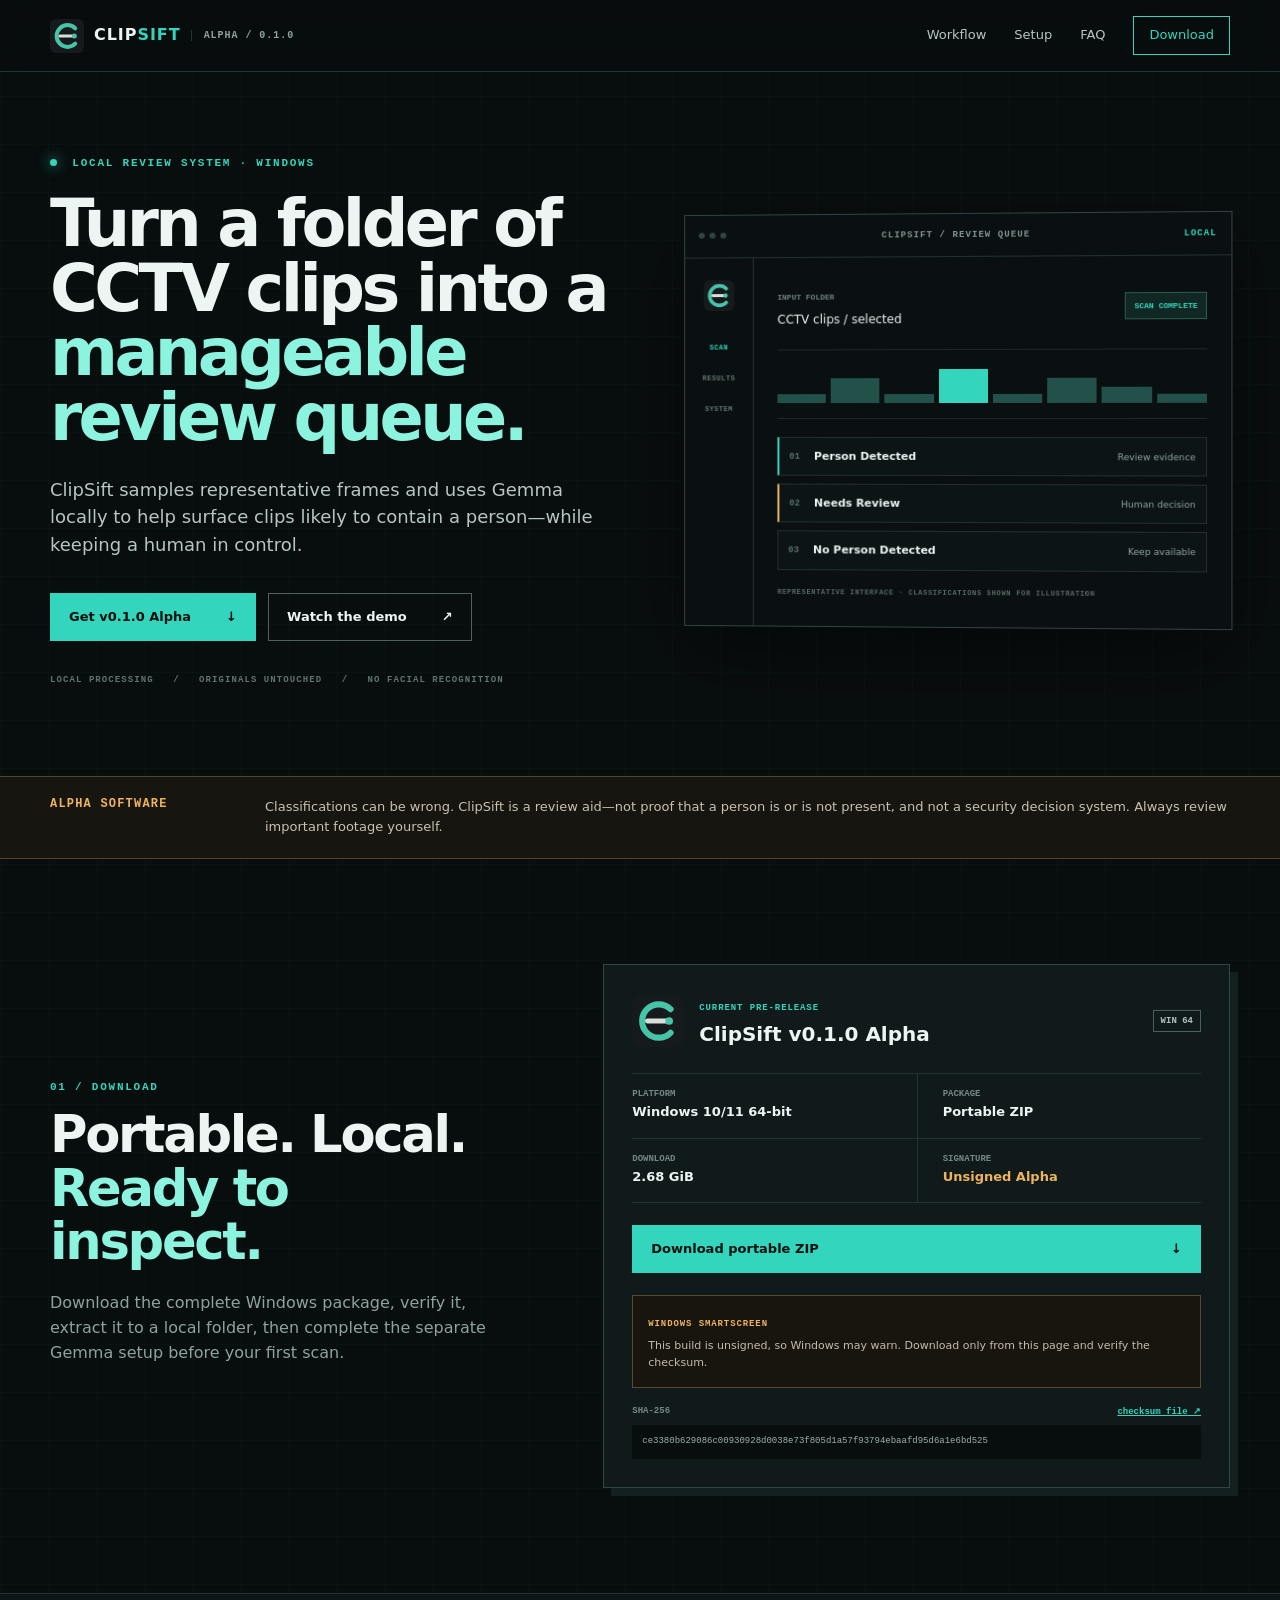
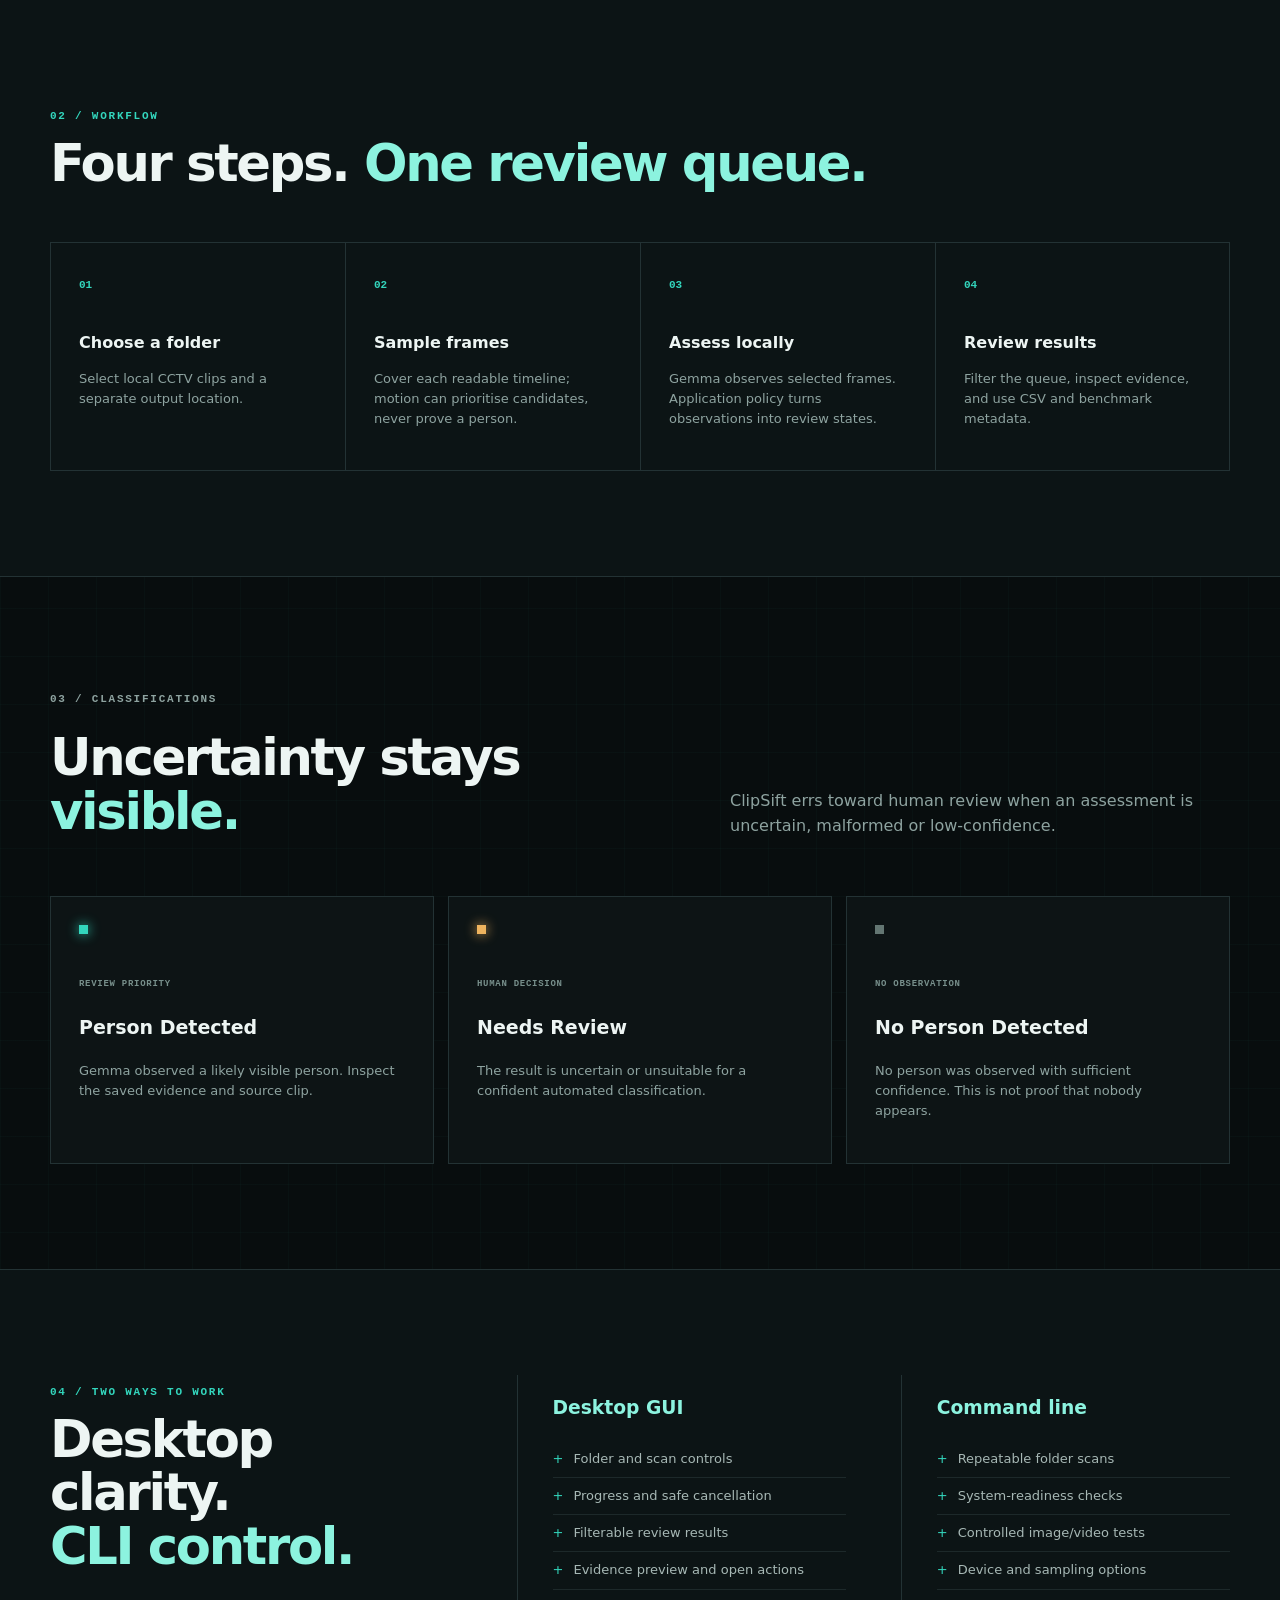
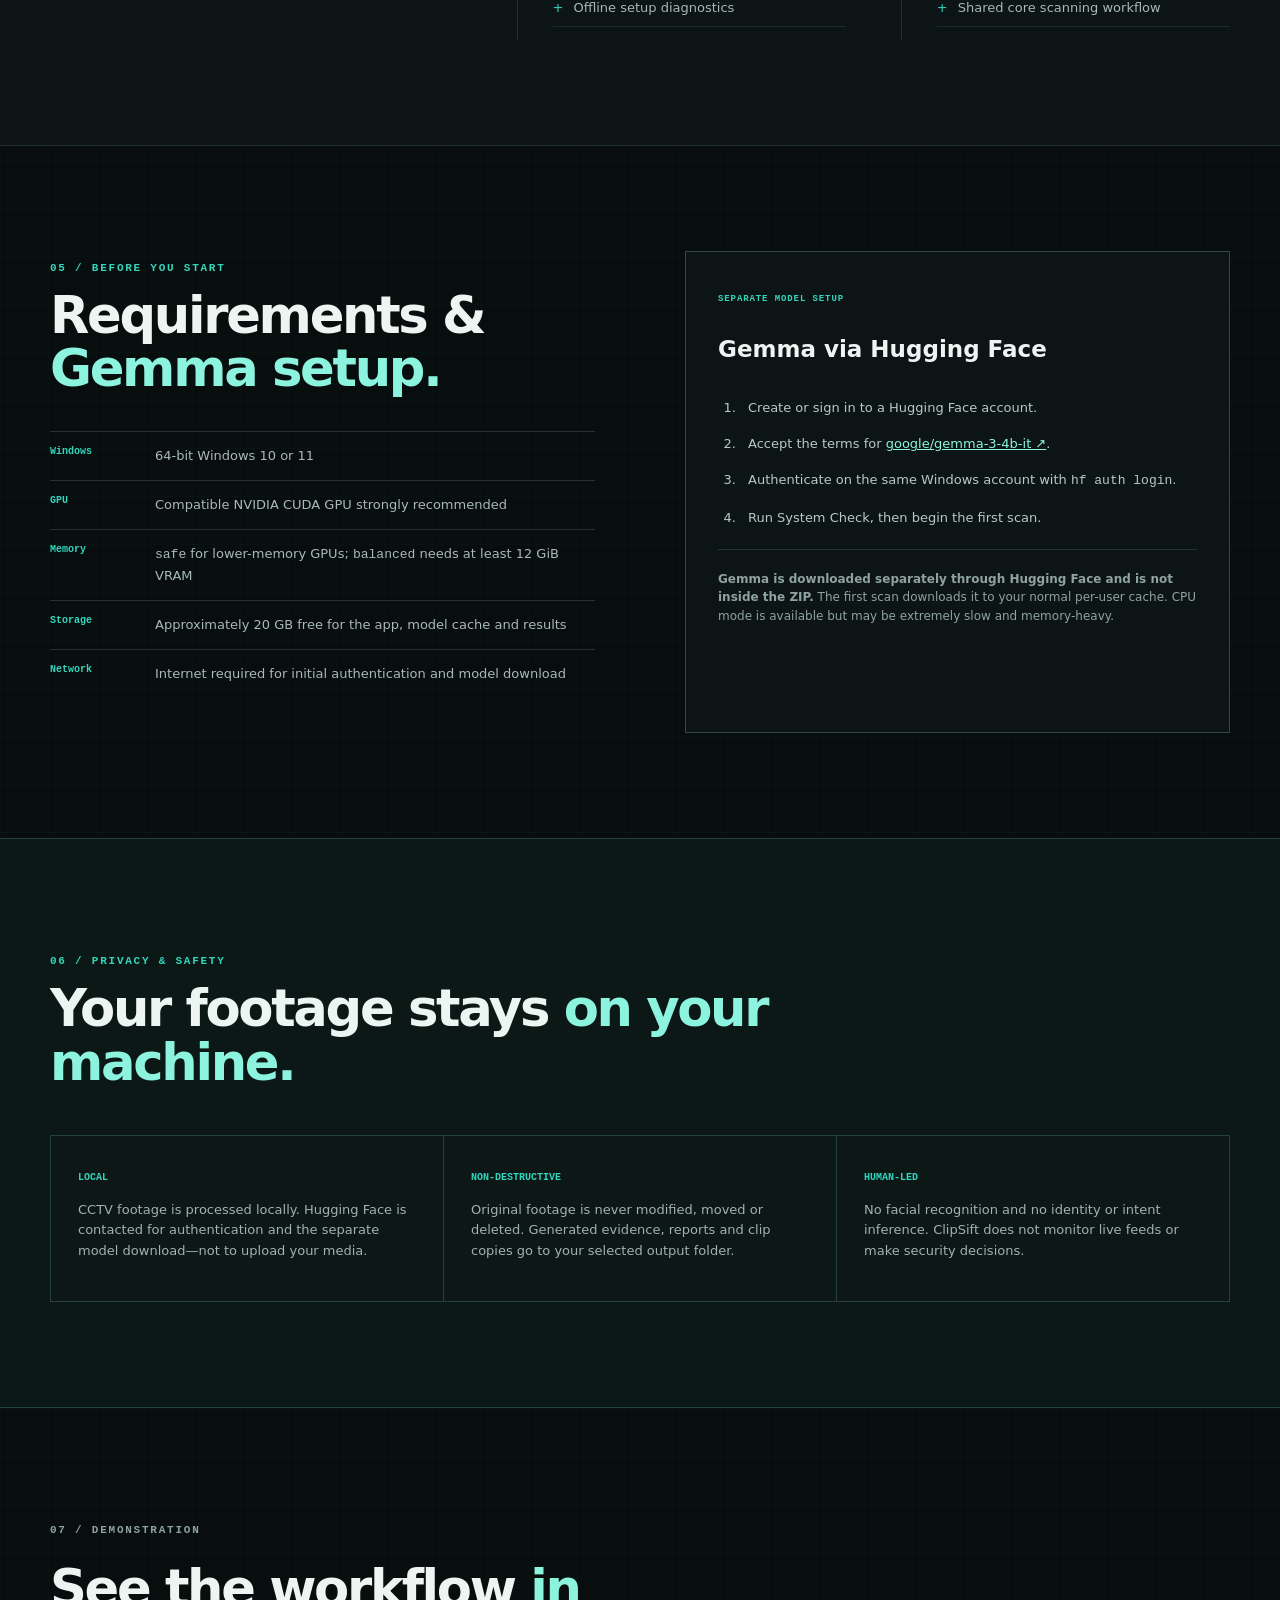
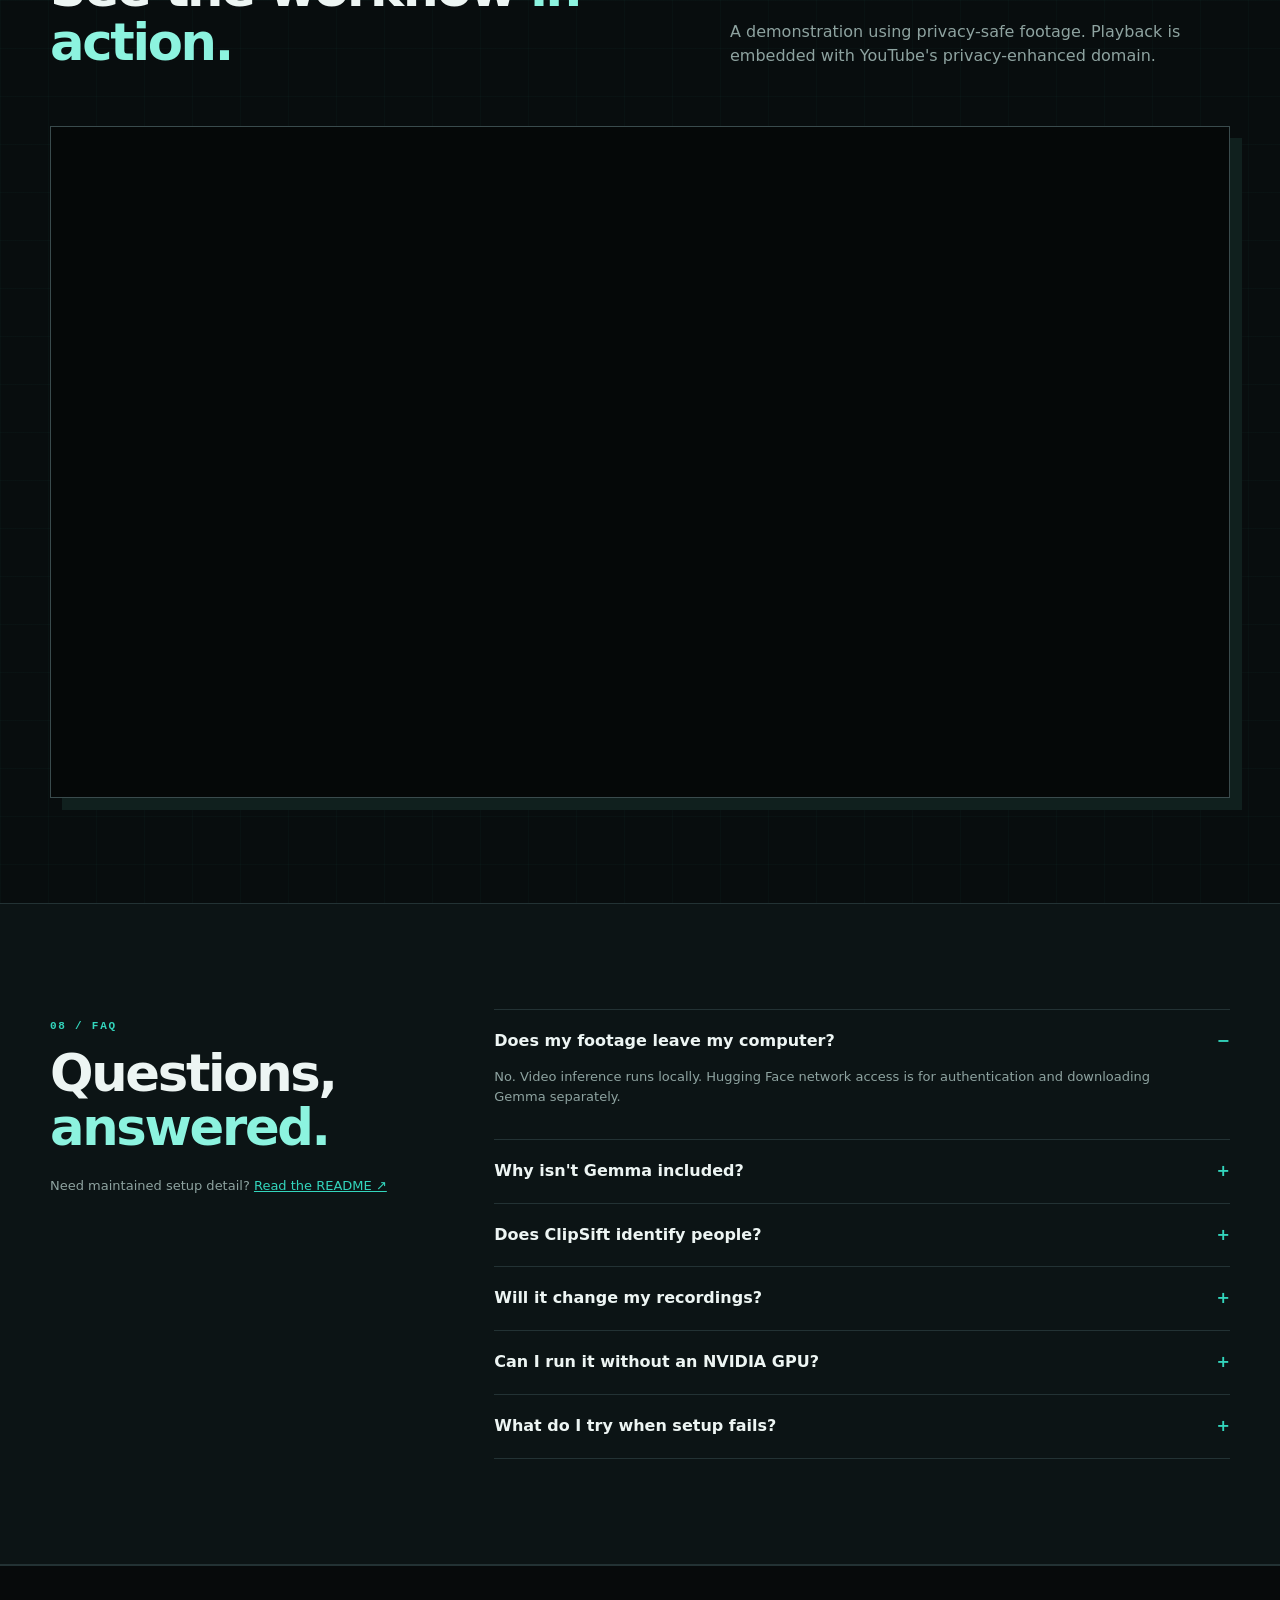
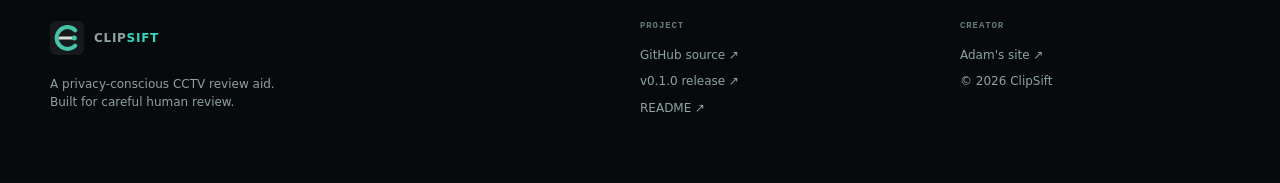
==== docs/index.html @ 2b70d25e "Use text-only assets for GitHub Pages" ====
<!DOCTYPE html>
<html lang="en-GB">
<head>
  <meta charset="utf-8">
  <meta name="viewport" content="width=device-width, initial-scale=1">
  <title>ClipSift — Local CCTV clip review for Windows</title>
  <meta name="description" content="ClipSift is an Alpha Windows review aid that uses Gemma locally to sort CCTV clips into a manageable human review queue.">
  <link rel="canonical" href="https://uxillary.github.io/ClipSift/">
  <link rel="icon" href="assets/clipsift-icon.svg" type="image/svg+xml">
  <meta property="og:type" content="website">
  <meta property="og:title" content="ClipSift — Local CCTV clip review">
  <meta property="og:description" content="Turn a folder of CCTV clips into a manageable review queue. Alpha software for Windows.">
  <meta property="og:url" content="https://uxillary.github.io/ClipSift/">
  <meta name="twitter:card" content="summary">
  <meta name="twitter:title" content="ClipSift — Local CCTV clip review">
  <meta name="twitter:description" content="A local, GPU-assisted first review pass for CCTV clips on Windows.">
  <link rel="stylesheet" href="styles.css">
  <script type="application/ld+json">
  {"@context":"https://schema.org","@type":"SoftwareApplication","name":"ClipSift","softwareVersion":"0.1.0 Alpha","applicationCategory":"UtilitiesApplication","operatingSystem":"Windows 10, Windows 11","downloadUrl":"https://downloads.adamj.link/clipsift/v0.1.0/ClipSift-0.1.0-win64.zip","fileSize":"2.68 GiB","description":"A local CCTV clip review aid that uses Gemma to sort clips for human review.","license":"https://github.com/uxillary/ClipSift/blob/main/LICENSE","codeRepository":"https://github.com/uxillary/ClipSift"}
  </script>
</head>
<body>
  <a class="skip-link" href="#main">Skip to main content</a>
  <header class="site-header">
    <a class="brand" href="./" aria-label="ClipSift home"><img src="assets/clipsift-icon.svg" alt="" width="34" height="34"><span>CLIP<span>SIFT</span></span><small>ALPHA / 0.1.0</small></a>
    <nav aria-label="Primary"><a href="#workflow">Workflow</a><a href="#requirements">Setup</a><a href="#faq">FAQ</a><a class="nav-cta" href="#download">Download</a></nav>
  </header>

  <main id="main">
    <section class="hero wrap">
      <div class="hero-copy">
        <p class="eyebrow"><span class="pulse"></span> LOCAL REVIEW SYSTEM · WINDOWS</p>
        <h1>Turn a folder of CCTV clips into a <em>manageable review queue.</em></h1>
        <p class="lede">ClipSift samples representative frames and uses Gemma locally to help surface clips likely to contain a person—while keeping a human in control.</p>
        <div class="hero-actions"><a class="button primary" href="#download">Get v0.1.0 Alpha <span>↓</span></a><a class="button" href="#demo">Watch the demo <span>↗</span></a></div>
        <p class="micro">LOCAL PROCESSING&nbsp;&nbsp; / &nbsp;&nbsp;ORIGINALS UNTOUCHED&nbsp;&nbsp; / &nbsp;&nbsp;NO FACIAL RECOGNITION</p>
      </div>
      <div class="console" role="img" aria-label="Illustration of the ClipSift desktop review interface">
        <div class="console-bar"><span><i></i><i></i><i></i></span><strong>CLIPSIFT / REVIEW QUEUE</strong><b>LOCAL</b></div>
        <div class="console-body">
          <div class="console-nav"><img src="assets/clipsift-icon.svg" alt="ClipSift icon"><span class="active">SCAN</span><span>RESULTS</span><span>SYSTEM</span></div>
          <div class="screen"><div class="screen-head"><div><small>INPUT FOLDER</small><p>CCTV clips / selected</p></div><button type="button" disabled>SCAN COMPLETE</button></div>
            <div class="signal" aria-hidden="true"><span></span><span></span><span></span><span></span><span></span><span></span><span></span><span></span></div>
            <div class="queue"><div><span>01</span><strong>Person Detected</strong><small>Review evidence</small></div><div><span>02</span><strong>Needs Review</strong><small>Human decision</small></div><div><span>03</span><strong>No Person Detected</strong><small>Keep available</small></div></div>
            <p class="illustration-note">REPRESENTATIVE INTERFACE · CLASSIFICATIONS SHOWN FOR ILLUSTRATION</p>
          </div>
        </div>
      </div>
    </section>

    <section class="alpha-strip"><div class="wrap"><strong>ALPHA SOFTWARE</strong><p>Classifications can be wrong. ClipSift is a review aid—not proof that a person is or is not present, and not a security decision system. Always review important footage yourself.</p></div></section>

    <section id="download" class="section wrap download-grid">
      <div><p class="kicker">01 / DOWNLOAD</p><h2>Portable. Local. <span>Ready to inspect.</span></h2><p>Download the complete Windows package, verify it, extract it to a local folder, then complete the separate Gemma setup before your first scan.</p></div>
      <article class="download-card">
        <div class="card-top"><img src="assets/clipsift-icon.svg" alt="" width="52" height="52"><div><small>CURRENT PRE-RELEASE</small><h3>ClipSift v0.1.0 Alpha</h3></div><span class="windows">WIN 64</span></div>
        <dl><div><dt>Platform</dt><dd>Windows 10/11 64-bit</dd></div><div><dt>Package</dt><dd>Portable ZIP</dd></div><div><dt>Download</dt><dd>2.68 GiB</dd></div><div><dt>Signature</dt><dd class="warn">Unsigned Alpha</dd></div></dl>
        <!-- Future counted Cloudflare Worker redirect can replace this direct R2 URL. -->
        <a class="button primary download-button" href="https://downloads.adamj.link/clipsift/v0.1.0/ClipSift-0.1.0-win64.zip">Download portable ZIP <span>↓</span></a>
        <div class="warning"><strong>WINDOWS SMARTSCREEN</strong><p>This build is unsigned, so Windows may warn. Download only from this page and verify the checksum.</p></div>
        <div class="checksum"><div><span>SHA-256</span><a href="https://downloads.adamj.link/clipsift/v0.1.0/ClipSift-0.1.0-win64.zip.sha256">checksum file ↗</a></div><code>ce3380b629086c00930928d0038e73f805d1a57f93794ebaafd95d6a1e6bd525</code></div>
      </article>
    </section>

    <section id="workflow" class="section panel"><div class="wrap"><p class="kicker">02 / WORKFLOW</p><h2>Four steps. <span>One review queue.</span></h2><ol class="steps"><li><b>01</b><h3>Choose a folder</h3><p>Select local CCTV clips and a separate output location.</p></li><li><b>02</b><h3>Sample frames</h3><p>Cover each readable timeline; motion can prioritise candidates, never prove a person.</p></li><li><b>03</b><h3>Assess locally</h3><p>Gemma observes selected frames. Application policy turns observations into review states.</p></li><li><b>04</b><h3>Review results</h3><p>Filter the queue, inspect evidence, and use CSV and benchmark metadata.</p></li></ol></div></section>

    <section class="section wrap"><p class="kicker">03 / CLASSIFICATIONS</p><div class="section-heading"><h2>Uncertainty stays <span>visible.</span></h2><p>ClipSift errs toward human review when an assessment is uncertain, malformed or low-confidence.</p></div><div class="classes"><article class="detected"><i></i><small>REVIEW PRIORITY</small><h3>Person Detected</h3><p>Gemma observed a likely visible person. Inspect the saved evidence and source clip.</p></article><article class="review"><i></i><small>HUMAN DECISION</small><h3>Needs Review</h3><p>The result is uncertain or unsuitable for a confident automated classification.</p></article><article class="clear"><i></i><small>NO OBSERVATION</small><h3>No Person Detected</h3><p>No person was observed with sufficient confidence. This is not proof that nobody appears.</p></article></div></section>

    <section class="section panel"><div class="wrap feature-grid"><div><p class="kicker">04 / TWO WAYS TO WORK</p><h2>Desktop clarity.<br><span>CLI control.</span></h2></div><article><h3>Desktop GUI</h3><ul><li>Folder and scan controls</li><li>Progress and safe cancellation</li><li>Filterable review results</li><li>Evidence preview and open actions</li><li>Offline setup diagnostics</li></ul></article><article><h3>Command line</h3><ul><li>Repeatable folder scans</li><li>System-readiness checks</li><li>Controlled image/video tests</li><li>Device and sampling options</li><li>Shared core scanning workflow</li></ul></article></div></section>

    <section id="requirements" class="section wrap setup"><div><p class="kicker">05 / BEFORE YOU START</p><h2>Requirements &amp; <span>Gemma setup.</span></h2><ul class="requirements"><li><strong>Windows</strong><span>64-bit Windows 10 or 11</span></li><li><strong>GPU</strong><span>Compatible NVIDIA CUDA GPU strongly recommended</span></li><li><strong>Memory</strong><span><code>safe</code> for lower-memory GPUs; <code>balanced</code> needs at least 12 GiB VRAM</span></li><li><strong>Storage</strong><span>Approximately 20 GB free for the app, model cache and results</span></li><li><strong>Network</strong><span>Internet required for initial authentication and model download</span></li></ul></div><article class="setup-card"><span class="step-label">SEPARATE MODEL SETUP</span><h3>Gemma via Hugging Face</h3><ol><li>Create or sign in to a Hugging Face account.</li><li>Accept the terms for <a href="https://huggingface.co/google/gemma-3-4b-it">google/gemma-3-4b-it ↗</a>.</li><li>Authenticate on the same Windows account with <code>hf auth login</code>.</li><li>Run System Check, then begin the first scan.</li></ol><p><strong>Gemma is downloaded separately through Hugging Face and is not inside the ZIP.</strong> The first scan downloads it to your normal per-user cache. CPU mode is available but may be extremely slow and memory-heavy.</p></article></section>

    <section class="section privacy"><div class="wrap"><p class="kicker">06 / PRIVACY &amp; SAFETY</p><h2>Your footage stays <span>on your machine.</span></h2><div class="privacy-grid"><article><strong>LOCAL</strong><p>CCTV footage is processed locally. Hugging Face is contacted for authentication and the separate model download—not to upload your media.</p></article><article><strong>NON-DESTRUCTIVE</strong><p>Original footage is never modified, moved or deleted. Generated evidence, reports and clip copies go to your selected output folder.</p></article><article><strong>HUMAN-LED</strong><p>No facial recognition and no identity or intent inference. ClipSift does not monitor live feeds or make security decisions.</p></article></div></div></section>

    <section id="demo" class="section wrap"><p class="kicker">07 / DEMONSTRATION</p><div class="section-heading"><h2>See the workflow <span>in action.</span></h2><p>A demonstration using privacy-safe footage. Playback is embedded with YouTube's privacy-enhanced domain.</p></div><div class="video-frame"><iframe src="https://www.youtube-nocookie.com/embed/yNnWoigpHvA" title="ClipSift demonstration video" loading="lazy" allow="accelerometer; autoplay; clipboard-write; encrypted-media; gyroscope; picture-in-picture; web-share" allowfullscreen></iframe></div></section>

    <section id="faq" class="section panel"><div class="wrap faq-grid"><div><p class="kicker">08 / FAQ</p><h2>Questions,<br><span>answered.</span></h2><p class="support">Need maintained setup detail? <a href="https://github.com/uxillary/ClipSift#readme">Read the README ↗</a></p></div><div class="faqs"><details open><summary>Does my footage leave my computer?</summary><p>No. Video inference runs locally. Hugging Face network access is for authentication and downloading Gemma separately.</p></details><details><summary>Why isn't Gemma included?</summary><p>Gemma is a gated model under its own terms. Accept access and authenticate, then it downloads to your normal per-user cache.</p></details><details><summary>Does ClipSift identify people?</summary><p>No. There is no facial recognition, identity inference or intent inference. It assesses whether a person may be visible.</p></details><details><summary>Will it change my recordings?</summary><p>No. Originals are only read. ClipSift writes reports, evidence and flagged/review clip copies to the output folder.</p></details><details><summary>Can I run it without an NVIDIA GPU?</summary><p>CPU mode exists, but may be extremely slow and memory-heavy. A compatible NVIDIA CUDA GPU is strongly recommended.</p></details><details><summary>What do I try when setup fails?</summary><p>Extract the entire ZIP and keep <code>_internal</code> beside <code>ClipSift.exe</code>. Confirm Gemma terms and <code>hf auth login</code>, available disk/VRAM, supported video types, and a writable output folder. Then run System Check. Reports are written to your selected output folder.</p></details></div></div></section>
  </main>

  <footer><div class="wrap footer-grid"><div class="brand-block"><a class="brand" href="./"><img src="assets/clipsift-icon.svg" alt="" width="34" height="34"><span>CLIP<span>SIFT</span></span></a><p>A privacy-conscious CCTV review aid.<br>Built for careful human review.</p></div><div><strong>PROJECT</strong><a href="https://github.com/uxillary/ClipSift">GitHub source ↗</a><a href="https://github.com/uxillary/ClipSift/releases/tag/v0.1.0">v0.1.0 release ↗</a><a href="https://github.com/uxillary/ClipSift#readme">README ↗</a></div><div><strong>CREATOR</strong><a href="https://adamj.link/">Adam's site ↗</a><span>© 2026 ClipSift</span></div></div></footer>
</body>
</html>
---- docs/styles.css ----
:root{--bg:#080d0e;--panel:#0d1415;--panel2:#111a1b;--line:#233234;--text:#edf5f3;--muted:#8ea3a0;--teal:#33d6bd;--teal2:#8cf3df;--amber:#eeb35e;--max:1180px}*{box-sizing:border-box}html{scroll-behavior:smooth}body{margin:0;background:var(--bg);color:var(--text);font-family:Inter,ui-sans-serif,system-ui,-apple-system,"Segoe UI",sans-serif;line-height:1.55;background-image:linear-gradient(rgba(51,214,189,.025) 1px,transparent 1px),linear-gradient(90deg,rgba(51,214,189,.025) 1px,transparent 1px);background-size:48px 48px}a{color:inherit}img{max-width:100%}.wrap{width:min(calc(100% - 40px),var(--max));margin-inline:auto}.skip-link{position:fixed;z-index:99;top:10px;left:10px;transform:translateY(-150%);background:var(--teal);color:#00110e;padding:10px 16px;font-weight:800}.skip-link:focus{transform:none}.site-header{height:72px;padding:0 max(20px,calc((100% - var(--max))/2));display:flex;align-items:center;justify-content:space-between;border-bottom:1px solid var(--line);background:rgba(8,13,14,.92);backdrop-filter:blur(12px);position:relative;z-index:5}.brand{display:flex;align-items:center;gap:10px;text-decoration:none;font-weight:800;letter-spacing:.06em}.brand>span span{color:var(--teal)}.brand small{color:var(--muted);font:600 10px ui-monospace,monospace;border-left:1px solid var(--line);padding-left:12px}.site-header nav{display:flex;align-items:center;gap:28px}.site-header nav a{color:#b7c6c4;font-size:13px;text-decoration:none}.site-header nav a:hover{color:var(--teal2)}.nav-cta{border:1px solid var(--teal);padding:8px 15px;color:var(--teal)!important}.hero{min-height:650px;display:grid;grid-template-columns:1.02fr .98fr;gap:60px;align-items:center;padding-block:74px 82px}.eyebrow,.kicker{font:700 11px ui-monospace,SFMono-Regular,Consolas,monospace;letter-spacing:.16em;color:var(--teal)}.pulse{display:inline-block;width:7px;height:7px;background:var(--teal);border-radius:50%;box-shadow:0 0 14px var(--teal);margin-right:7px}.hero h1{font-size:clamp(45px,5.1vw,74px);line-height:.99;letter-spacing:-.055em;margin:22px 0 26px;max-width:760px}.hero h1 em,.section h2 span{font-style:normal;color:var(--teal2)}.lede{font-size:18px;color:#b7c6c4;max-width:660px}.hero-actions{display:flex;gap:12px;margin:34px 0}.button{display:inline-flex;align-items:center;justify-content:space-between;gap:35px;border:1px solid #50605e;padding:13px 18px;text-decoration:none;font-weight:750;font-size:13px}.button:hover{border-color:var(--teal)}.button.primary{background:var(--teal);border-color:var(--teal);color:#05100e}.button.primary:hover{background:var(--teal2)}a:focus-visible,summary:focus-visible{outline:3px solid var(--amber);outline-offset:4px}.micro{color:#607471;font:600 9px ui-monospace,monospace;letter-spacing:.12em}.console{border:1px solid #324345;background:#0a1011;box-shadow:0 28px 70px rgba(0,0,0,.45);transform:perspective(1400px) rotateY(-3deg)}.console-bar{height:43px;border-bottom:1px solid var(--line);display:flex;align-items:center;justify-content:space-between;padding:0 14px;font:700 9px ui-monospace,monospace;letter-spacing:.12em;color:#81938f}.console-bar i{display:inline-block;width:6px;height:6px;background:#334442;border-radius:50%;margin-right:5px}.console-bar b{color:var(--teal)}.console-body{display:grid;grid-template-columns:70px 1fr;min-height:370px}.console-nav{border-right:1px solid var(--line);padding:22px 11px;display:flex;flex-direction:column;align-items:center;gap:23px}.console-nav img{width:31px;margin-bottom:10px}.console-nav span{font:700 7px ui-monospace,monospace;letter-spacing:.08em;color:#647672}.console-nav .active{color:var(--teal)}.screen{padding:25px 24px 15px}.screen-head{display:flex;justify-content:space-between;gap:10px}.screen-head small{color:#6e807d;font:700 8px ui-monospace,monospace}.screen-head p{font-size:12px;margin:3px 0}.screen-head button{align-self:center;border:1px solid #275c54;background:#102723;color:var(--teal);font:700 8px ui-monospace,monospace;padding:8px}.signal{display:flex;align-items:flex-end;gap:5px;height:70px;margin:18px 0;border-block:1px solid #1d292a;padding:15px 0}.signal span{flex:1;background:#215148;height:25%}.signal span:nth-child(2),.signal span:nth-child(6){height:67%}.signal span:nth-child(4){height:90%;background:var(--teal)}.signal span:nth-child(7){height:42%}.queue{display:grid;gap:8px}.queue div{display:grid;grid-template-columns:25px 1fr auto;align-items:center;border:1px solid #223031;background:#0c1415;padding:10px;font-size:11px}.queue div>span{color:#57706c;font:700 9px ui-monospace,monospace}.queue strong{font-size:11px}.queue small{color:var(--muted)}.queue div:first-child{border-left:2px solid var(--teal)}.queue div:nth-child(2){border-left:2px solid var(--amber)}.illustration-note{color:#586865;font:600 7px ui-monospace,monospace;letter-spacing:.1em;margin:18px 0 0}.alpha-strip{border-block:1px solid #574527;background:#17150f}.alpha-strip .wrap{display:grid;grid-template-columns:190px 1fr;gap:25px;padding-block:20px}.alpha-strip strong{color:var(--amber);font:800 12px ui-monospace,monospace;letter-spacing:.1em}.alpha-strip p{margin:0;color:#c9c1b2;font-size:13px}.section{padding-block:105px}.section h2{font-size:clamp(34px,4vw,55px);letter-spacing:-.045em;line-height:1.05;margin:15px 0 22px}.section>p,.download-grid>div>p:last-child,.section-heading p{color:var(--muted)}.panel{border-block:1px solid var(--line);background:rgba(13,20,21,.96)}.download-grid{display:grid;grid-template-columns:.85fr 1.15fr;gap:90px;align-items:center}.download-card{background:var(--panel2);border:1px solid #344547;padding:28px;box-shadow:8px 8px 0 #12211f}.card-top{display:flex;align-items:center;gap:15px;padding-bottom:23px;border-bottom:1px solid var(--line)}.card-top small,.step-label{font:700 9px ui-monospace,monospace;letter-spacing:.1em;color:var(--teal)}.card-top h3{margin:2px 0 0;font-size:20px}.windows{margin-left:auto;border:1px solid #48605d;padding:5px 7px;font:700 9px ui-monospace,monospace;color:#afc2be}.download-card dl{display:grid;grid-template-columns:1fr 1fr;margin:0}.download-card dl div{padding:15px 0;border-bottom:1px solid var(--line)}.download-card dl div:nth-child(even){padding-left:25px;border-left:1px solid var(--line)}dt{color:#738985;font:600 9px ui-monospace,monospace;text-transform:uppercase}dd{margin:3px 0 0;font-size:13px;font-weight:650}.warn{color:var(--amber)}.download-button{display:flex;margin:22px 0}.warning{border:1px solid #59482d;background:#18150f;padding:13px 15px}.warning strong{color:var(--amber);font:700 9px ui-monospace,monospace;letter-spacing:.1em}.warning p{font-size:11px;color:#c5baaa;margin:3px 0}.checksum{margin-top:18px}.checksum>div{display:flex;justify-content:space-between;font:700 9px ui-monospace,monospace;color:#748985}.checksum a{color:var(--teal)}.checksum code{display:block;margin-top:8px;color:#9eb2af;font-size:9px;overflow-wrap:anywhere;background:#080d0e;padding:10px}.steps{list-style:none;padding:30px 0 0;margin:0;display:grid;grid-template-columns:repeat(4,1fr)}.steps li{padding:28px;border:1px solid var(--line);border-right:0}.steps li:last-child{border-right:1px solid var(--line)}.steps b{color:var(--teal);font:700 11px ui-monospace,monospace}.steps h3{margin:35px 0 8px;font-size:16px}.steps p{color:var(--muted);font-size:13px}.section-heading{display:flex;align-items:end;justify-content:space-between;gap:50px}.section-heading p{max-width:500px;margin-bottom:22px}.classes{display:grid;grid-template-columns:repeat(3,1fr);gap:14px;margin-top:35px}.classes article{background:var(--panel);border:1px solid var(--line);padding:28px}.classes i{display:block;width:9px;height:9px;background:var(--teal);box-shadow:0 0 12px var(--teal);margin-bottom:35px}.classes .review i{background:var(--amber);box-shadow:0 0 12px var(--amber)}.classes .clear i{background:#637672;box-shadow:none}.classes small{font:700 9px ui-monospace,monospace;letter-spacing:.08em;color:#78908c}.classes h3{font-size:19px}.classes p{font-size:13px;color:var(--muted)}.feature-grid{display:grid;grid-template-columns:1.25fr 1fr 1fr;gap:55px}.feature-grid article{border-left:1px solid var(--line);padding-left:35px}.feature-grid h3{color:var(--teal2)}.feature-grid ul{padding:0;list-style:none;color:#a7b8b5;font-size:13px}.feature-grid li{padding:8px 0;border-bottom:1px solid #1d292a}.feature-grid li:before{content:"+";color:var(--teal);margin-right:10px}.setup{display:grid;grid-template-columns:1fr 1fr;gap:90px}.requirements{list-style:none;padding:0;margin:35px 0}.requirements li{display:grid;grid-template-columns:105px 1fr;border-top:1px solid var(--line);padding:14px 0;font-size:13px}.requirements strong{color:var(--teal);font:700 10px ui-monospace,monospace}.requirements span{color:#a8bab7}.setup-card{border:1px solid #334745;background:var(--panel);padding:32px}.setup-card h3{font-size:23px}.setup-card ol{padding-left:22px;color:#b8c8c5;font-size:13px}.setup-card li{padding:8px}.setup-card a{color:var(--teal2)}.setup-card>p{border-top:1px solid var(--line);padding-top:20px;color:var(--muted);font-size:12px}.privacy{background:#0b1816;border-block:1px solid #21443e}.privacy h2{max-width:750px}.privacy-grid{display:grid;grid-template-columns:repeat(3,1fr);gap:1px;background:#25413c;border:1px solid #25413c;margin-top:45px}.privacy-grid article{background:#0c1716;padding:27px}.privacy-grid strong{color:var(--teal);font:700 10px ui-monospace,monospace}.privacy-grid p{color:#9fb3af;font-size:13px}.video-frame{aspect-ratio:16/9;border:1px solid #3a4b4d;background:#050808;padding:8px;margin-top:35px;box-shadow:12px 12px 0 #10201e}.video-frame iframe{border:0;width:100%;height:100%}.faq-grid{display:grid;grid-template-columns:.65fr 1.35fr;gap:90px}.support{color:var(--muted);font-size:13px}.support a{color:var(--teal)}details{border-top:1px solid var(--line);padding:19px 0}details:last-child{border-bottom:1px solid var(--line)}summary{cursor:pointer;font-weight:700;list-style:none;display:flex;justify-content:space-between}summary:after{content:"+";color:var(--teal)}details[open] summary:after{content:"−"}details p{color:var(--muted);font-size:13px;max-width:680px}footer{padding:55px 0;border-top:1px solid var(--line);background:#070a0b}.footer-grid{display:grid;grid-template-columns:2fr 1fr 1fr;gap:50px}.footer-grid>div{display:flex;flex-direction:column;align-items:flex-start;gap:8px}.brand-block p,.footer-grid a,.footer-grid span{font-size:12px;color:var(--muted);text-decoration:none}.footer-grid a:hover{color:var(--teal)}.footer-grid>div>strong{font:700 9px ui-monospace,monospace;color:#667b77;letter-spacing:.1em;margin-bottom:7px}
@media(max-width:900px){.site-header nav a:not(.nav-cta){display:none}.hero{grid-template-columns:1fr;padding-block:60px;gap:35px}.console{transform:none;max-width:620px}.download-grid,.setup,.faq-grid{grid-template-columns:1fr;gap:40px}.steps{grid-template-columns:1fr 1fr}.steps li:nth-child(2){border-right:1px solid var(--line)}.steps li:nth-child(-n+2){border-bottom:0}.feature-grid{grid-template-columns:1fr 1fr}.feature-grid>div{grid-column:1/-1}.classes{grid-template-columns:1fr}.section-heading{display:block}.privacy-grid{grid-template-columns:1fr}}
@media(max-width:560px){.wrap{width:min(calc(100% - 28px),var(--max))}.site-header{height:64px;padding-inline:14px}.brand small{display:none}.hero{min-height:auto;padding-block:48px}.hero h1{font-size:43px}.hero-actions{flex-direction:column}.button{width:100%}.micro{line-height:1.8}.console-body{grid-template-columns:48px 1fr;min-height:330px}.console-nav{padding-inline:5px}.screen{padding:18px 12px}.queue div{grid-template-columns:20px 1fr}.queue small{display:none}.alpha-strip .wrap{grid-template-columns:1fr;gap:5px}.section{padding-block:70px}.download-card{padding:19px}.card-top img{width:40px}.download-card dl{grid-template-columns:1fr}.download-card dl div:nth-child(even){padding-left:0;border-left:0}.steps{grid-template-columns:1fr}.steps li{border-right:1px solid var(--line);border-bottom:0}.steps li:last-child{border-bottom:1px solid var(--line)}.feature-grid{grid-template-columns:1fr}.feature-grid>div{grid-column:auto}.feature-grid article{padding-left:22px}.requirements li{grid-template-columns:1fr;gap:4px}.setup-card{padding:22px}.privacy-grid{grid-template-columns:1fr}.footer-grid{grid-template-columns:1fr 1fr}.brand-block{grid-column:1/-1}.section-heading p{margin-bottom:0}}
@media(prefers-reduced-motion:reduce){html{scroll-behavior:auto}*,*:before,*:after{animation-duration:.01ms!important;animation-iteration-count:1!important;transition-duration:.01ms!important}}
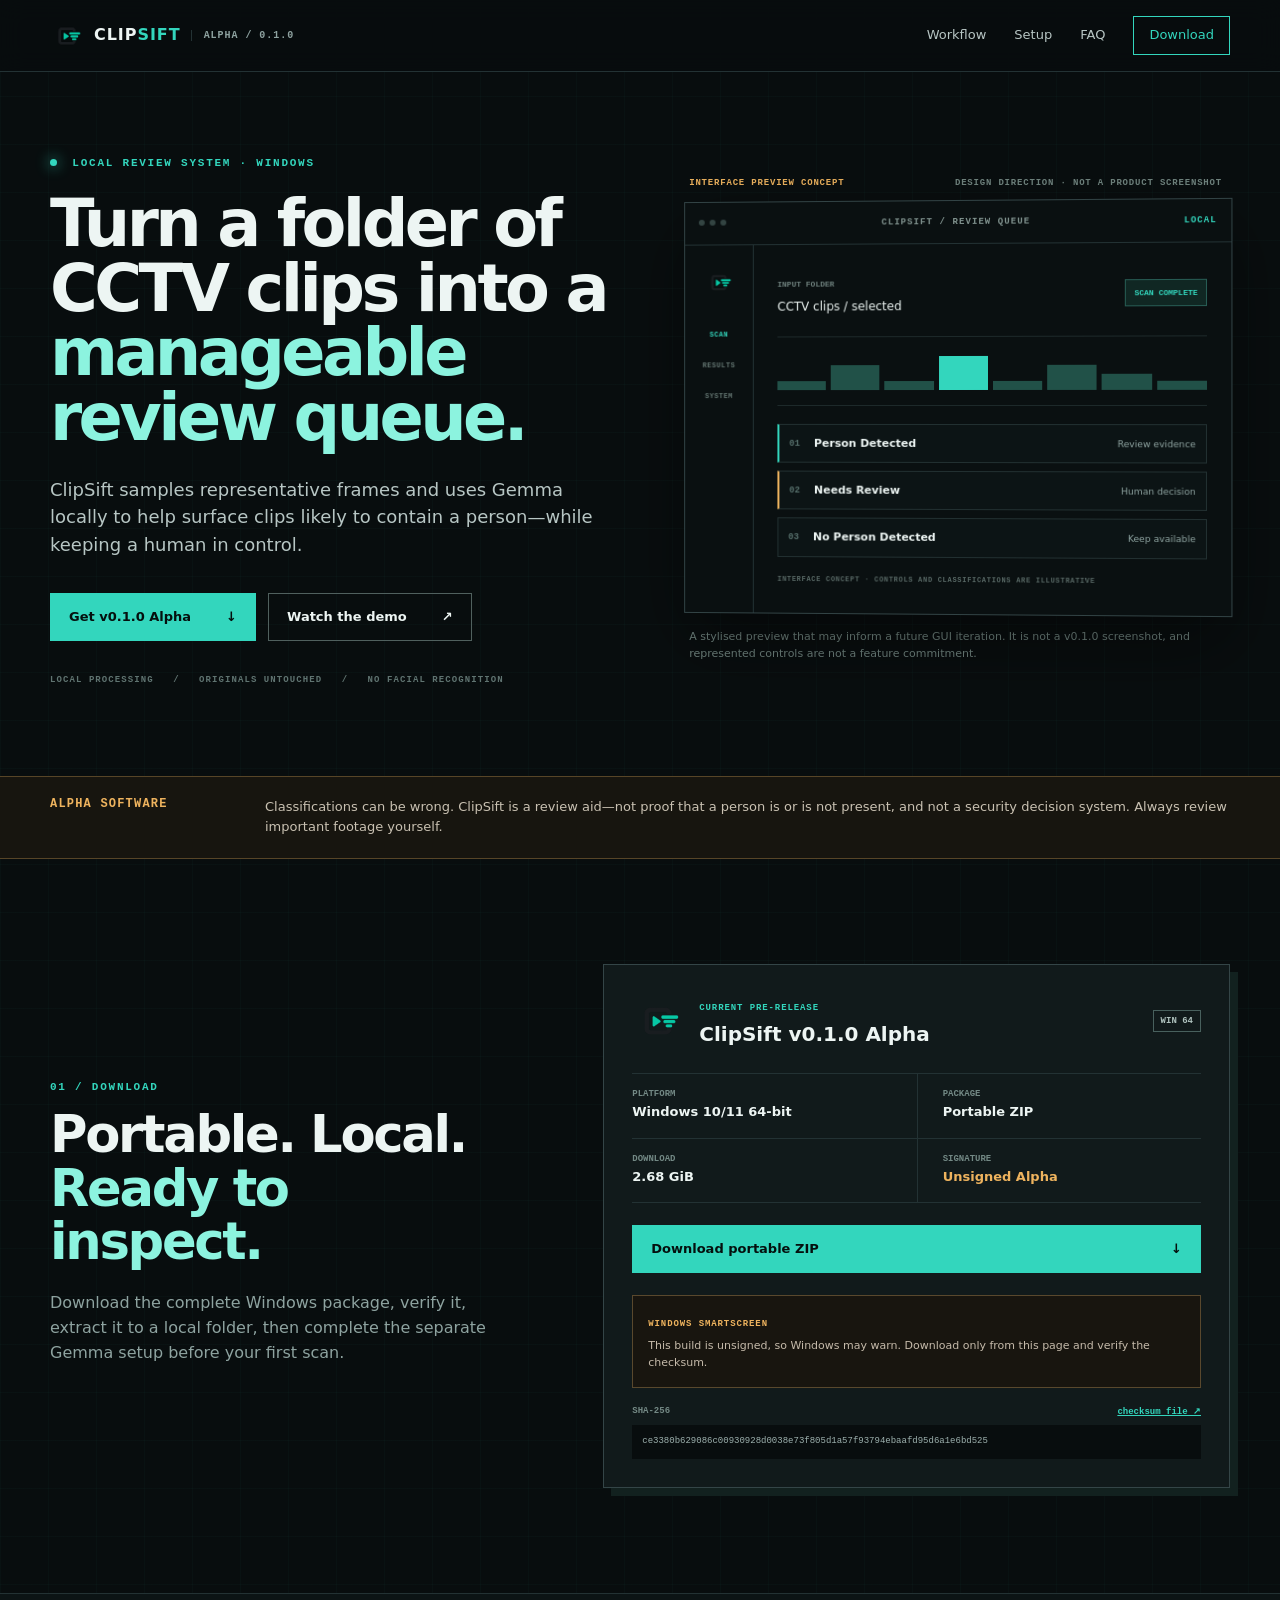
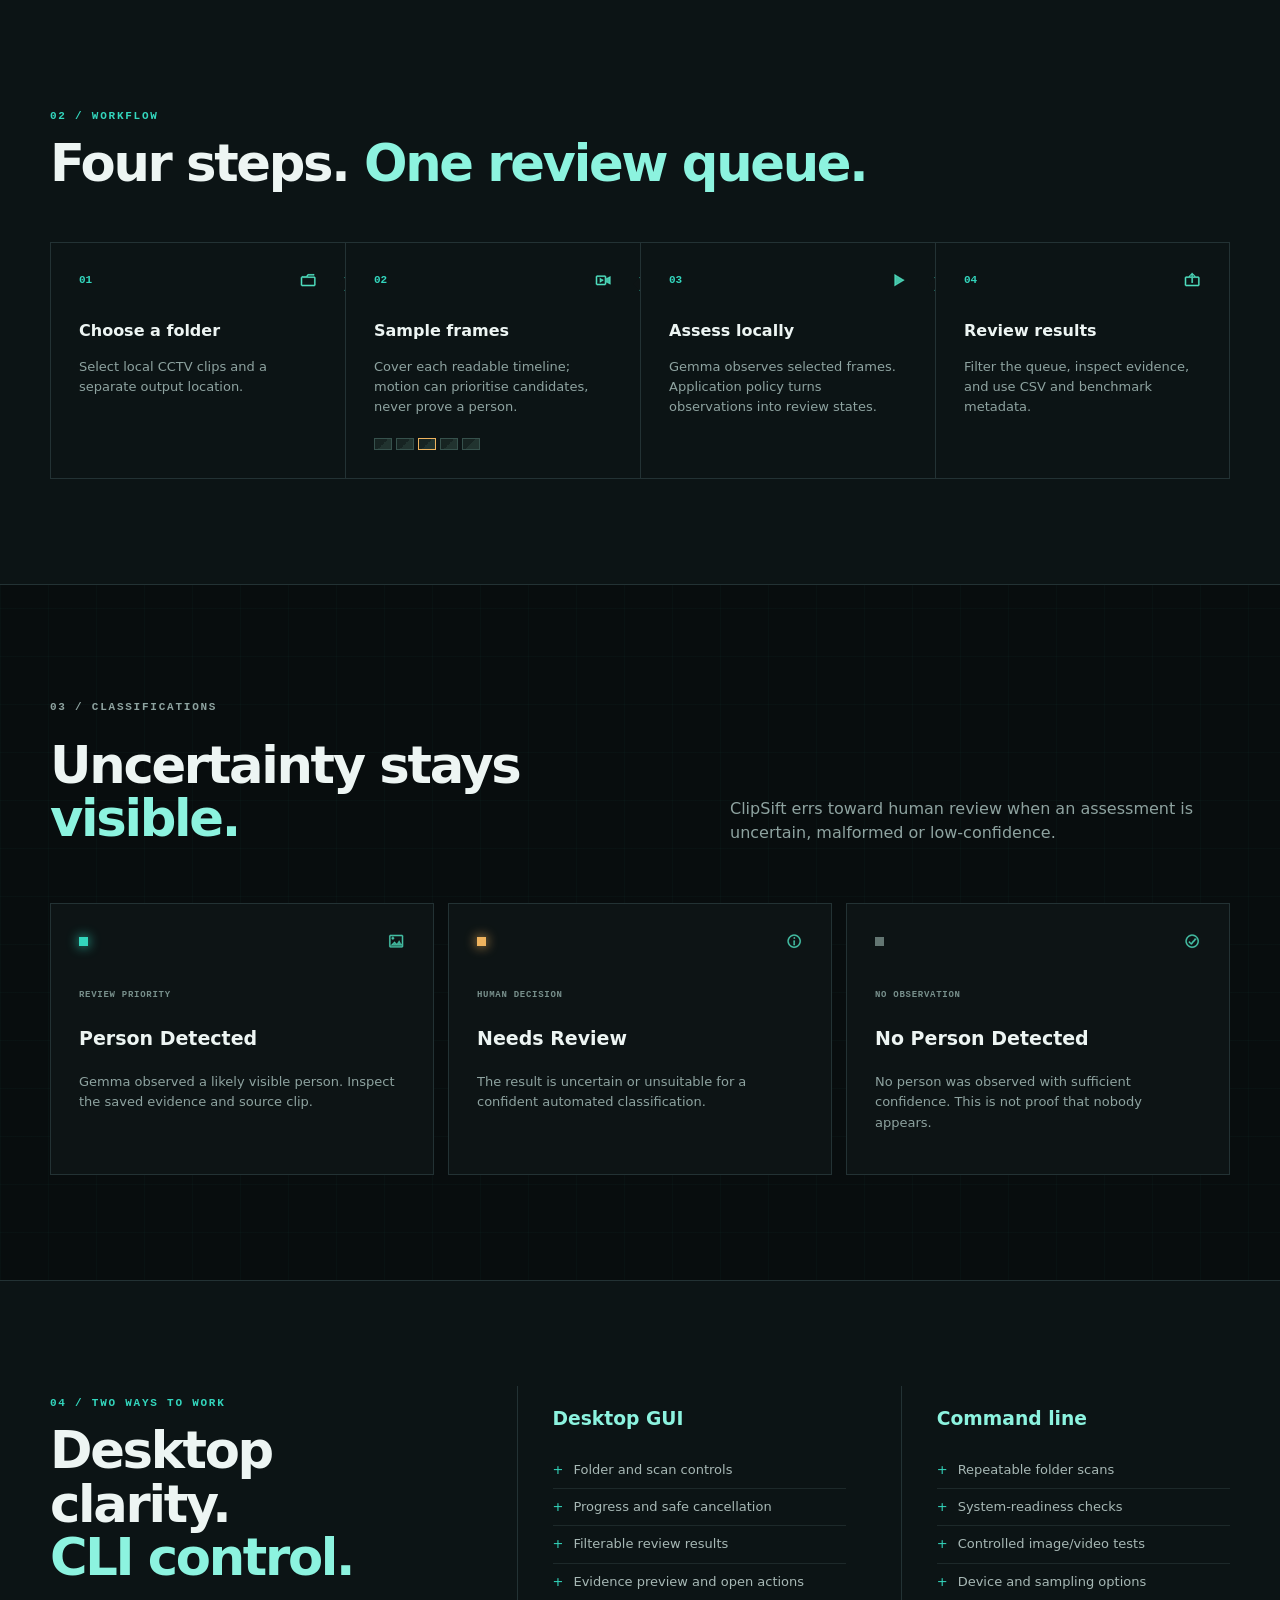
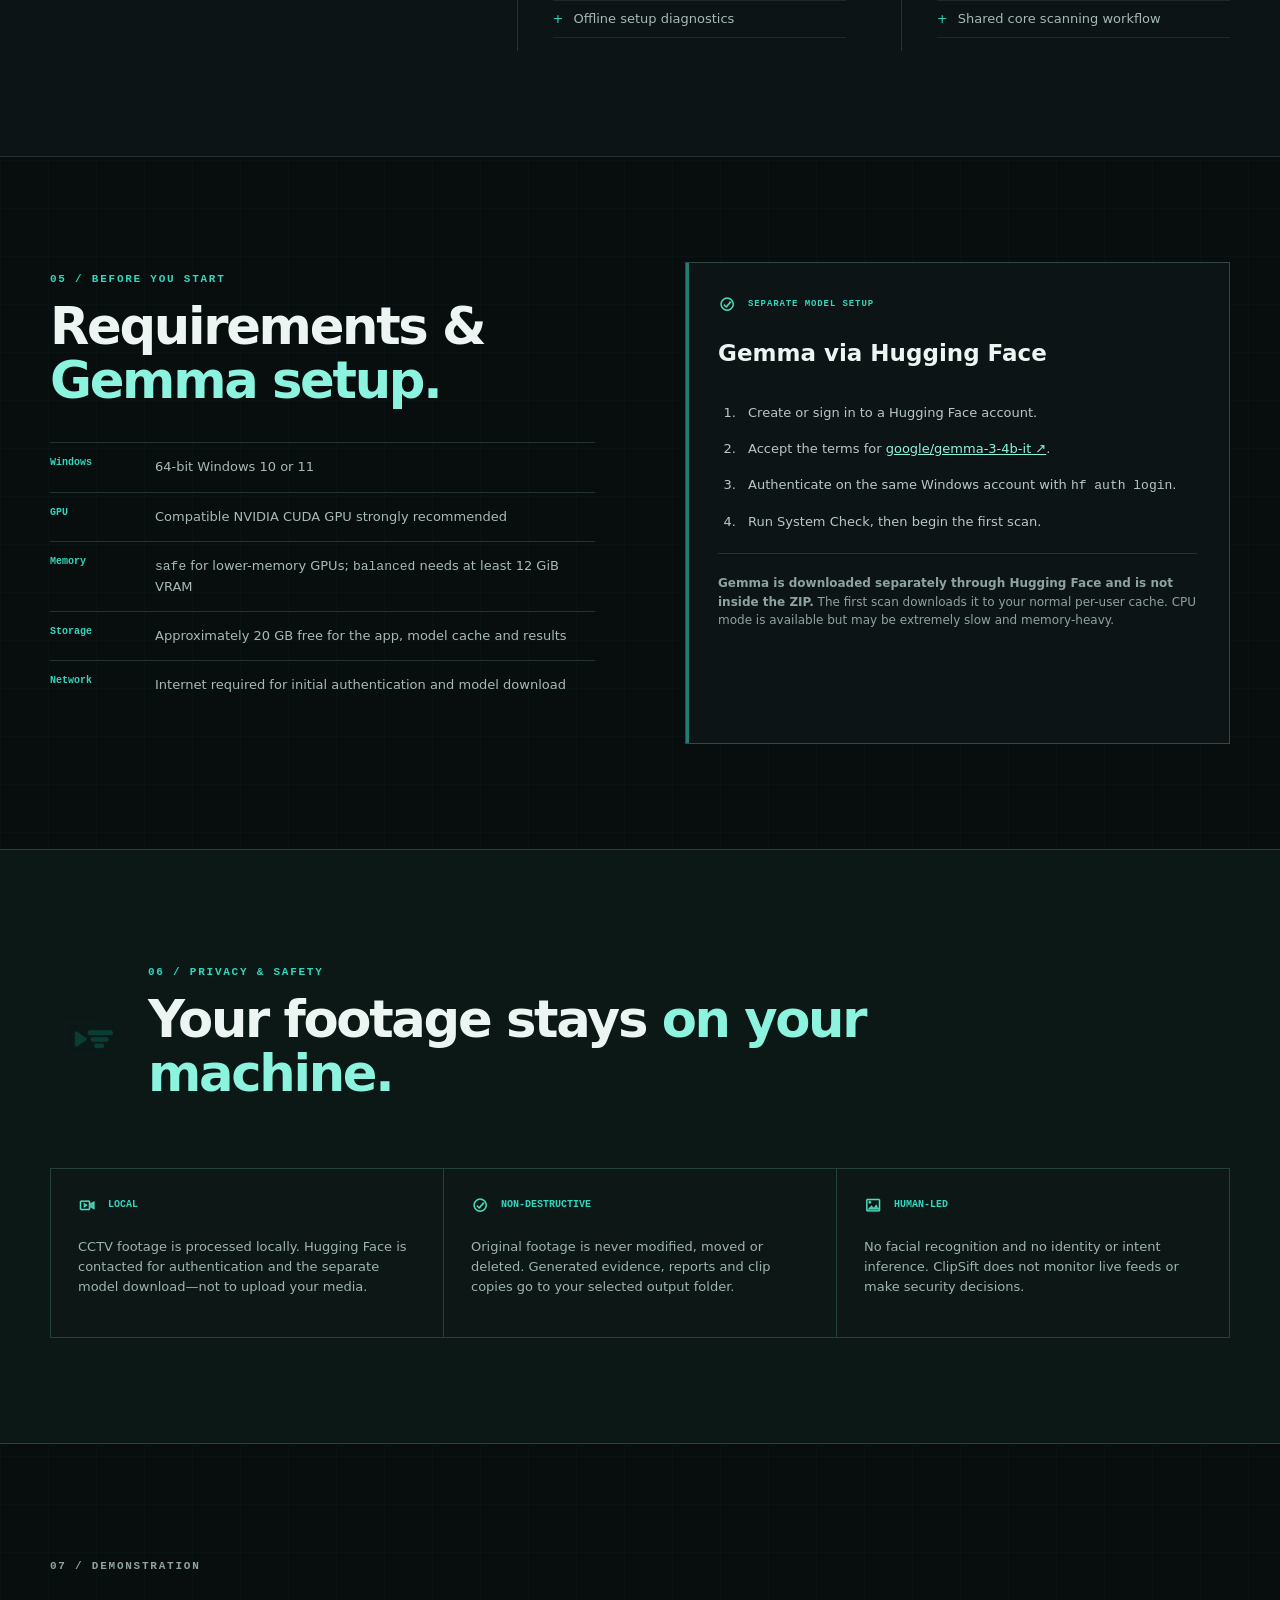
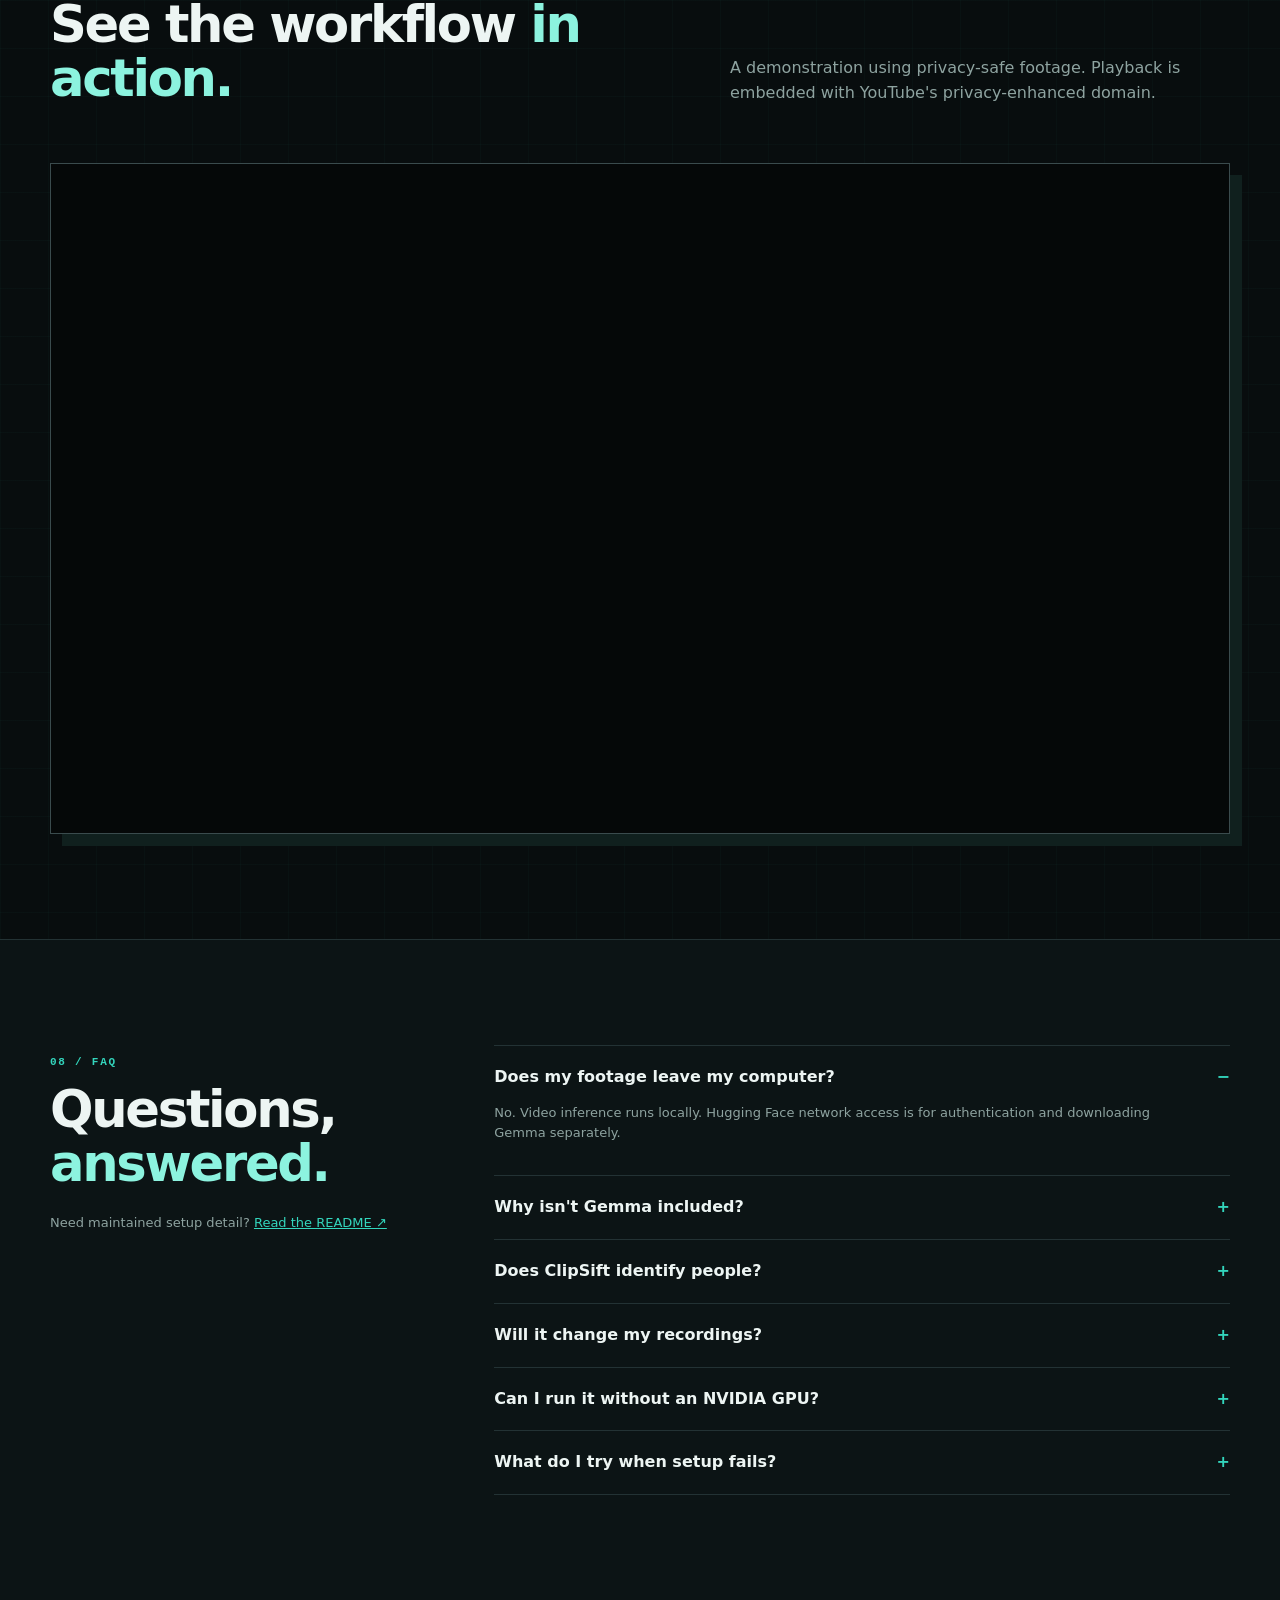
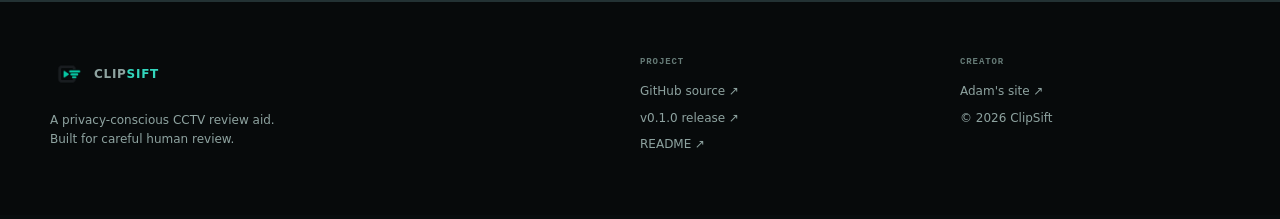
==== commit 5bf0ef52: "Refine ClipSift GitHub Pages presentation" ====
--- a/docs/index.html
+++ b/docs/index.html
@@ -5,24 +5,24 @@
   <meta name="viewport" content="width=device-width, initial-scale=1">
   <title>ClipSift — Local CCTV clip review for Windows</title>
   <meta name="description" content="ClipSift is an Alpha Windows review aid that uses Gemma locally to sort CCTV clips into a manageable human review queue.">
-  <link rel="canonical" href="https://uxillary.github.io/ClipSift/">
-  <link rel="icon" href="assets/clipsift-icon.svg" type="image/svg+xml">
+  <link rel="canonical" href="https://uxillary.github.io/clipsift/">
+  <link rel="icon" href="assets/icon.png" type="image/png">
   <meta property="og:type" content="website">
   <meta property="og:title" content="ClipSift — Local CCTV clip review">
   <meta property="og:description" content="Turn a folder of CCTV clips into a manageable review queue. Alpha software for Windows.">
-  <meta property="og:url" content="https://uxillary.github.io/ClipSift/">
+  <meta property="og:url" content="https://uxillary.github.io/clipsift/">
   <meta name="twitter:card" content="summary">
   <meta name="twitter:title" content="ClipSift — Local CCTV clip review">
   <meta name="twitter:description" content="A local, GPU-assisted first review pass for CCTV clips on Windows.">
   <link rel="stylesheet" href="styles.css">
   <script type="application/ld+json">
-  {"@context":"https://schema.org","@type":"SoftwareApplication","name":"ClipSift","softwareVersion":"0.1.0 Alpha","applicationCategory":"UtilitiesApplication","operatingSystem":"Windows 10, Windows 11","downloadUrl":"https://downloads.adamj.link/clipsift/v0.1.0/ClipSift-0.1.0-win64.zip","fileSize":"2.68 GiB","description":"A local CCTV clip review aid that uses Gemma to sort clips for human review.","license":"https://github.com/uxillary/ClipSift/blob/main/LICENSE","codeRepository":"https://github.com/uxillary/ClipSift"}
+  {"@context":"https://schema.org","@type":"SoftwareApplication","name":"ClipSift","url":"https://uxillary.github.io/clipsift/","softwareVersion":"0.1.0 Alpha","applicationCategory":"UtilitiesApplication","operatingSystem":"Windows 10, Windows 11","downloadUrl":"https://downloads.adamj.link/clipsift/v0.1.0/ClipSift-0.1.0-win64.zip","fileSize":"2.68 GiB","description":"A local CCTV clip review aid that uses Gemma to sort clips for human review.","license":"https://github.com/uxillary/ClipSift/blob/main/LICENSE","codeRepository":"https://github.com/uxillary/ClipSift"}
   </script>
 </head>
 <body>
   <a class="skip-link" href="#main">Skip to main content</a>
   <header class="site-header">
-    <a class="brand" href="./" aria-label="ClipSift home"><img src="assets/clipsift-icon.svg" alt="" width="34" height="34"><span>CLIP<span>SIFT</span></span><small>ALPHA / 0.1.0</small></a>
+    <a class="brand" href="./" aria-label="ClipSift home"><img src="assets/icon.png" alt="" width="34" height="34"><span>CLIP<span>SIFT</span></span><small>ALPHA / 0.1.0</small></a>
     <nav aria-label="Primary"><a href="#workflow">Workflow</a><a href="#requirements">Setup</a><a href="#faq">FAQ</a><a class="nav-cta" href="#download">Download</a></nav>
   </header>
 
@@ -35,17 +35,21 @@
         <div class="hero-actions"><a class="button primary" href="#download">Get v0.1.0 Alpha <span>↓</span></a><a class="button" href="#demo">Watch the demo <span>↗</span></a></div>
         <p class="micro">LOCAL PROCESSING&nbsp;&nbsp; / &nbsp;&nbsp;ORIGINALS UNTOUCHED&nbsp;&nbsp; / &nbsp;&nbsp;NO FACIAL RECOGNITION</p>
       </div>
-      <div class="console" role="img" aria-label="Illustration of the ClipSift desktop review interface">
+      <figure class="interface-concept">
+      <div class="concept-label"><strong>Interface preview concept</strong><span>Design direction · not a product screenshot</span></div>
+      <div class="console" role="img" aria-label="Stylised concept of a possible ClipSift desktop review interface">
         <div class="console-bar"><span><i></i><i></i><i></i></span><strong>CLIPSIFT / REVIEW QUEUE</strong><b>LOCAL</b></div>
         <div class="console-body">
-          <div class="console-nav"><img src="assets/clipsift-icon.svg" alt="ClipSift icon"><span class="active">SCAN</span><span>RESULTS</span><span>SYSTEM</span></div>
+          <div class="console-nav"><img src="assets/icon.png" alt="ClipSift icon"><span class="active">SCAN</span><span>RESULTS</span><span>SYSTEM</span></div>
           <div class="screen"><div class="screen-head"><div><small>INPUT FOLDER</small><p>CCTV clips / selected</p></div><button type="button" disabled>SCAN COMPLETE</button></div>
             <div class="signal" aria-hidden="true"><span></span><span></span><span></span><span></span><span></span><span></span><span></span><span></span></div>
             <div class="queue"><div><span>01</span><strong>Person Detected</strong><small>Review evidence</small></div><div><span>02</span><strong>Needs Review</strong><small>Human decision</small></div><div><span>03</span><strong>No Person Detected</strong><small>Keep available</small></div></div>
-            <p class="illustration-note">REPRESENTATIVE INTERFACE · CLASSIFICATIONS SHOWN FOR ILLUSTRATION</p>
+            <p class="illustration-note">INTERFACE CONCEPT · CONTROLS AND CLASSIFICATIONS ARE ILLUSTRATIVE</p>
           </div>
         </div>
       </div>
+      <figcaption>A stylised preview that may inform a future GUI iteration. It is not a v0.1.0 screenshot, and represented controls are not a feature commitment.</figcaption>
+      </figure>
     </section>
 
     <section class="alpha-strip"><div class="wrap"><strong>ALPHA SOFTWARE</strong><p>Classifications can be wrong. ClipSift is a review aid—not proof that a person is or is not present, and not a security decision system. Always review important footage yourself.</p></div></section>
@@ -53,7 +57,7 @@
     <section id="download" class="section wrap download-grid">
       <div><p class="kicker">01 / DOWNLOAD</p><h2>Portable. Local. <span>Ready to inspect.</span></h2><p>Download the complete Windows package, verify it, extract it to a local folder, then complete the separate Gemma setup before your first scan.</p></div>
       <article class="download-card">
-        <div class="card-top"><img src="assets/clipsift-icon.svg" alt="" width="52" height="52"><div><small>CURRENT PRE-RELEASE</small><h3>ClipSift v0.1.0 Alpha</h3></div><span class="windows">WIN 64</span></div>
+        <div class="card-top"><img src="assets/icon.png" alt="" width="52" height="52"><div><small>CURRENT PRE-RELEASE</small><h3>ClipSift v0.1.0 Alpha</h3></div><span class="windows">WIN 64</span></div>
         <dl><div><dt>Platform</dt><dd>Windows 10/11 64-bit</dd></div><div><dt>Package</dt><dd>Portable ZIP</dd></div><div><dt>Download</dt><dd>2.68 GiB</dd></div><div><dt>Signature</dt><dd class="warn">Unsigned Alpha</dd></div></dl>
         <!-- Future counted Cloudflare Worker redirect can replace this direct R2 URL. -->
         <a class="button primary download-button" href="https://downloads.adamj.link/clipsift/v0.1.0/ClipSift-0.1.0-win64.zip">Download portable ZIP <span>↓</span></a>
@@ -62,21 +66,21 @@
       </article>
     </section>
 
-    <section id="workflow" class="section panel"><div class="wrap"><p class="kicker">02 / WORKFLOW</p><h2>Four steps. <span>One review queue.</span></h2><ol class="steps"><li><b>01</b><h3>Choose a folder</h3><p>Select local CCTV clips and a separate output location.</p></li><li><b>02</b><h3>Sample frames</h3><p>Cover each readable timeline; motion can prioritise candidates, never prove a person.</p></li><li><b>03</b><h3>Assess locally</h3><p>Gemma observes selected frames. Application policy turns observations into review states.</p></li><li><b>04</b><h3>Review results</h3><p>Filter the queue, inspect evidence, and use CSV and benchmark metadata.</p></li></ol></div></section>
+    <section id="workflow" class="section panel workflow"><div class="wrap"><p class="kicker">02 / WORKFLOW</p><h2>Four steps. <span>One review queue.</span></h2><ol class="steps"><li><div class="step-top"><b>01</b><img src="assets/ui-browse-18.png" alt=""></div><h3>Choose a folder</h3><p>Select local CCTV clips and a separate output location.</p></li><li><div class="step-top"><b>02</b><img src="assets/ui-video-18.png" alt=""></div><h3>Sample frames</h3><p>Cover each readable timeline; motion can prioritise candidates, never prove a person.</p><div class="frame-samples" aria-hidden="true"><i></i><i></i><i></i><i></i><i></i></div></li><li><div class="step-top"><b>03</b><img src="assets/ui-start-18.png" alt=""></div><h3>Assess locally</h3><p>Gemma observes selected frames. Application policy turns observations into review states.</p></li><li><div class="step-top"><b>04</b><img src="assets/ui-results-18.png" alt=""></div><h3>Review results</h3><p>Filter the queue, inspect evidence, and use CSV and benchmark metadata.</p></li></ol></div></section>
 
-    <section class="section wrap"><p class="kicker">03 / CLASSIFICATIONS</p><div class="section-heading"><h2>Uncertainty stays <span>visible.</span></h2><p>ClipSift errs toward human review when an assessment is uncertain, malformed or low-confidence.</p></div><div class="classes"><article class="detected"><i></i><small>REVIEW PRIORITY</small><h3>Person Detected</h3><p>Gemma observed a likely visible person. Inspect the saved evidence and source clip.</p></article><article class="review"><i></i><small>HUMAN DECISION</small><h3>Needs Review</h3><p>The result is uncertain or unsuitable for a confident automated classification.</p></article><article class="clear"><i></i><small>NO OBSERVATION</small><h3>No Person Detected</h3><p>No person was observed with sufficient confidence. This is not proof that nobody appears.</p></article></div></section>
+    <section class="section wrap"><p class="kicker">03 / CLASSIFICATIONS</p><div class="section-heading"><h2>Uncertainty stays <span>visible.</span></h2><p>ClipSift errs toward human review when an assessment is uncertain, malformed or low-confidence.</p></div><div class="classes"><article class="detected"><div class="feature-mark"><i></i><img src="assets/ui-evidence-18.png" alt=""></div><small>REVIEW PRIORITY</small><h3>Person Detected</h3><p>Gemma observed a likely visible person. Inspect the saved evidence and source clip.</p></article><article class="review"><div class="feature-mark"><i></i><img src="assets/ui-about-18.png" alt=""></div><small>HUMAN DECISION</small><h3>Needs Review</h3><p>The result is uncertain or unsuitable for a confident automated classification.</p></article><article class="clear"><div class="feature-mark"><i></i><img src="assets/ui-check-18.png" alt=""></div><small>NO OBSERVATION</small><h3>No Person Detected</h3><p>No person was observed with sufficient confidence. This is not proof that nobody appears.</p></article></div></section>
 
     <section class="section panel"><div class="wrap feature-grid"><div><p class="kicker">04 / TWO WAYS TO WORK</p><h2>Desktop clarity.<br><span>CLI control.</span></h2></div><article><h3>Desktop GUI</h3><ul><li>Folder and scan controls</li><li>Progress and safe cancellation</li><li>Filterable review results</li><li>Evidence preview and open actions</li><li>Offline setup diagnostics</li></ul></article><article><h3>Command line</h3><ul><li>Repeatable folder scans</li><li>System-readiness checks</li><li>Controlled image/video tests</li><li>Device and sampling options</li><li>Shared core scanning workflow</li></ul></article></div></section>
 
-    <section id="requirements" class="section wrap setup"><div><p class="kicker">05 / BEFORE YOU START</p><h2>Requirements &amp; <span>Gemma setup.</span></h2><ul class="requirements"><li><strong>Windows</strong><span>64-bit Windows 10 or 11</span></li><li><strong>GPU</strong><span>Compatible NVIDIA CUDA GPU strongly recommended</span></li><li><strong>Memory</strong><span><code>safe</code> for lower-memory GPUs; <code>balanced</code> needs at least 12 GiB VRAM</span></li><li><strong>Storage</strong><span>Approximately 20 GB free for the app, model cache and results</span></li><li><strong>Network</strong><span>Internet required for initial authentication and model download</span></li></ul></div><article class="setup-card"><span class="step-label">SEPARATE MODEL SETUP</span><h3>Gemma via Hugging Face</h3><ol><li>Create or sign in to a Hugging Face account.</li><li>Accept the terms for <a href="https://huggingface.co/google/gemma-3-4b-it">google/gemma-3-4b-it ↗</a>.</li><li>Authenticate on the same Windows account with <code>hf auth login</code>.</li><li>Run System Check, then begin the first scan.</li></ol><p><strong>Gemma is downloaded separately through Hugging Face and is not inside the ZIP.</strong> The first scan downloads it to your normal per-user cache. CPU mode is available but may be extremely slow and memory-heavy.</p></article></section>
+    <section id="requirements" class="section wrap setup"><div><p class="kicker">05 / BEFORE YOU START</p><h2>Requirements &amp; <span>Gemma setup.</span></h2><ul class="requirements"><li><strong>Windows</strong><span>64-bit Windows 10 or 11</span></li><li><strong>GPU</strong><span>Compatible NVIDIA CUDA GPU strongly recommended</span></li><li><strong>Memory</strong><span><code>safe</code> for lower-memory GPUs; <code>balanced</code> needs at least 12 GiB VRAM</span></li><li><strong>Storage</strong><span>Approximately 20 GB free for the app, model cache and results</span></li><li><strong>Network</strong><span>Internet required for initial authentication and model download</span></li></ul></div><article class="setup-card"><div class="setup-title"><img src="assets/ui-check-18.png" alt=""><span class="step-label">SEPARATE MODEL SETUP</span></div><h3>Gemma via Hugging Face</h3><ol><li>Create or sign in to a Hugging Face account.</li><li>Accept the terms for <a href="https://huggingface.co/google/gemma-3-4b-it">google/gemma-3-4b-it ↗</a>.</li><li>Authenticate on the same Windows account with <code>hf auth login</code>.</li><li>Run System Check, then begin the first scan.</li></ol><p><strong>Gemma is downloaded separately through Hugging Face and is not inside the ZIP.</strong> The first scan downloads it to your normal per-user cache. CPU mode is available but may be extremely slow and memory-heavy.</p></article></section>
 
-    <section class="section privacy"><div class="wrap"><p class="kicker">06 / PRIVACY &amp; SAFETY</p><h2>Your footage stays <span>on your machine.</span></h2><div class="privacy-grid"><article><strong>LOCAL</strong><p>CCTV footage is processed locally. Hugging Face is contacted for authentication and the separate model download—not to upload your media.</p></article><article><strong>NON-DESTRUCTIVE</strong><p>Original footage is never modified, moved or deleted. Generated evidence, reports and clip copies go to your selected output folder.</p></article><article><strong>HUMAN-LED</strong><p>No facial recognition and no identity or intent inference. ClipSift does not monitor live feeds or make security decisions.</p></article></div></div></section>
+    <section class="section privacy"><div class="wrap"><div class="privacy-heading"><img src="assets/brand-watermark-96.png" alt=""><div><p class="kicker">06 / PRIVACY &amp; SAFETY</p><h2>Your footage stays <span>on your machine.</span></h2></div></div><div class="privacy-grid"><article><img src="assets/ui-video-18.png" alt=""><strong>LOCAL</strong><p>CCTV footage is processed locally. Hugging Face is contacted for authentication and the separate model download—not to upload your media.</p></article><article><img src="assets/ui-check-18.png" alt=""><strong>NON-DESTRUCTIVE</strong><p>Original footage is never modified, moved or deleted. Generated evidence, reports and clip copies go to your selected output folder.</p></article><article><img src="assets/ui-evidence-18.png" alt=""><strong>HUMAN-LED</strong><p>No facial recognition and no identity or intent inference. ClipSift does not monitor live feeds or make security decisions.</p></article></div></div></section>
 
     <section id="demo" class="section wrap"><p class="kicker">07 / DEMONSTRATION</p><div class="section-heading"><h2>See the workflow <span>in action.</span></h2><p>A demonstration using privacy-safe footage. Playback is embedded with YouTube's privacy-enhanced domain.</p></div><div class="video-frame"><iframe src="https://www.youtube-nocookie.com/embed/yNnWoigpHvA" title="ClipSift demonstration video" loading="lazy" allow="accelerometer; autoplay; clipboard-write; encrypted-media; gyroscope; picture-in-picture; web-share" allowfullscreen></iframe></div></section>
 
     <section id="faq" class="section panel"><div class="wrap faq-grid"><div><p class="kicker">08 / FAQ</p><h2>Questions,<br><span>answered.</span></h2><p class="support">Need maintained setup detail? <a href="https://github.com/uxillary/ClipSift#readme">Read the README ↗</a></p></div><div class="faqs"><details open><summary>Does my footage leave my computer?</summary><p>No. Video inference runs locally. Hugging Face network access is for authentication and downloading Gemma separately.</p></details><details><summary>Why isn't Gemma included?</summary><p>Gemma is a gated model under its own terms. Accept access and authenticate, then it downloads to your normal per-user cache.</p></details><details><summary>Does ClipSift identify people?</summary><p>No. There is no facial recognition, identity inference or intent inference. It assesses whether a person may be visible.</p></details><details><summary>Will it change my recordings?</summary><p>No. Originals are only read. ClipSift writes reports, evidence and flagged/review clip copies to the output folder.</p></details><details><summary>Can I run it without an NVIDIA GPU?</summary><p>CPU mode exists, but may be extremely slow and memory-heavy. A compatible NVIDIA CUDA GPU is strongly recommended.</p></details><details><summary>What do I try when setup fails?</summary><p>Extract the entire ZIP and keep <code>_internal</code> beside <code>ClipSift.exe</code>. Confirm Gemma terms and <code>hf auth login</code>, available disk/VRAM, supported video types, and a writable output folder. Then run System Check. Reports are written to your selected output folder.</p></details></div></div></section>
   </main>
 
-  <footer><div class="wrap footer-grid"><div class="brand-block"><a class="brand" href="./"><img src="assets/clipsift-icon.svg" alt="" width="34" height="34"><span>CLIP<span>SIFT</span></span></a><p>A privacy-conscious CCTV review aid.<br>Built for careful human review.</p></div><div><strong>PROJECT</strong><a href="https://github.com/uxillary/ClipSift">GitHub source ↗</a><a href="https://github.com/uxillary/ClipSift/releases/tag/v0.1.0">v0.1.0 release ↗</a><a href="https://github.com/uxillary/ClipSift#readme">README ↗</a></div><div><strong>CREATOR</strong><a href="https://adamj.link/">Adam's site ↗</a><span>© 2026 ClipSift</span></div></div></footer>
+  <footer><div class="wrap footer-grid"><div class="brand-block"><a class="brand" href="./"><img src="assets/icon.png" alt="" width="34" height="34"><span>CLIP<span>SIFT</span></span></a><p>A privacy-conscious CCTV review aid.<br>Built for careful human review.</p></div><div><strong>PROJECT</strong><a href="https://github.com/uxillary/ClipSift">GitHub source ↗</a><a href="https://github.com/uxillary/ClipSift/releases/tag/v0.1.0">v0.1.0 release ↗</a><a href="https://github.com/uxillary/ClipSift#readme">README ↗</a></div><div><strong>CREATOR</strong><a href="https://adamj.link/">Adam's site ↗</a><span>© 2026 ClipSift</span></div></div></footer>
 </body>
 </html>
--- a/docs/styles.css
+++ b/docs/styles.css
@@ -2,3 +2,8 @@
 @media(max-width:900px){.site-header nav a:not(.nav-cta){display:none}.hero{grid-template-columns:1fr;padding-block:60px;gap:35px}.console{transform:none;max-width:620px}.download-grid,.setup,.faq-grid{grid-template-columns:1fr;gap:40px}.steps{grid-template-columns:1fr 1fr}.steps li:nth-child(2){border-right:1px solid var(--line)}.steps li:nth-child(-n+2){border-bottom:0}.feature-grid{grid-template-columns:1fr 1fr}.feature-grid>div{grid-column:1/-1}.classes{grid-template-columns:1fr}.section-heading{display:block}.privacy-grid{grid-template-columns:1fr}}
 @media(max-width:560px){.wrap{width:min(calc(100% - 28px),var(--max))}.site-header{height:64px;padding-inline:14px}.brand small{display:none}.hero{min-height:auto;padding-block:48px}.hero h1{font-size:43px}.hero-actions{flex-direction:column}.button{width:100%}.micro{line-height:1.8}.console-body{grid-template-columns:48px 1fr;min-height:330px}.console-nav{padding-inline:5px}.screen{padding:18px 12px}.queue div{grid-template-columns:20px 1fr}.queue small{display:none}.alpha-strip .wrap{grid-template-columns:1fr;gap:5px}.section{padding-block:70px}.download-card{padding:19px}.card-top img{width:40px}.download-card dl{grid-template-columns:1fr}.download-card dl div:nth-child(even){padding-left:0;border-left:0}.steps{grid-template-columns:1fr}.steps li{border-right:1px solid var(--line);border-bottom:0}.steps li:last-child{border-bottom:1px solid var(--line)}.feature-grid{grid-template-columns:1fr}.feature-grid>div{grid-column:auto}.feature-grid article{padding-left:22px}.requirements li{grid-template-columns:1fr;gap:4px}.setup-card{padding:22px}.privacy-grid{grid-template-columns:1fr}.footer-grid{grid-template-columns:1fr 1fr}.brand-block{grid-column:1/-1}.section-heading p{margin-bottom:0}}
 @media(prefers-reduced-motion:reduce){html{scroll-behavior:auto}*,*:before,*:after{animation-duration:.01ms!important;animation-iteration-count:1!important;transition-duration:.01ms!important}}
+
+/* Refined product motifs and interaction states. */
+.interface-concept{margin:0;min-width:0}.concept-label{display:flex;justify-content:space-between;align-items:center;gap:16px;margin:0 8px 12px;font:700 9px ui-monospace,monospace;letter-spacing:.09em;text-transform:uppercase}.concept-label strong{color:var(--amber)}.concept-label span,.interface-concept figcaption{color:#718580}.interface-concept figcaption{margin:14px 8px 0;font-size:11px;line-height:1.5}.step-top,.feature-mark,.setup-title{display:flex;align-items:center;justify-content:space-between;gap:12px}.step-top img,.feature-mark img,.setup-title img,.privacy-grid img{width:18px;height:18px;object-fit:contain}.steps li{position:relative;overflow:hidden}.steps li:not(:last-child):after{content:"";position:absolute;right:-5px;top:36px;width:9px;height:9px;border-top:1px solid var(--teal);border-right:1px solid var(--teal);transform:rotate(45deg);background:var(--panel)}.steps h3{margin-top:30px}.frame-samples{display:flex;gap:4px;margin-top:20px}.frame-samples i{width:18px;height:12px;border:1px solid #36514c;background:linear-gradient(135deg,#172422 50%,#21332f 50%)}.frame-samples i:nth-child(3){border-color:var(--amber)}.feature-mark{margin-bottom:30px}.classes .feature-mark i{margin:0}.feature-mark img{opacity:.85}.setup-card{box-shadow:inset 3px 0 0 rgba(51,214,189,.55)}.setup-title{justify-content:flex-start}.privacy{position:relative;overflow:hidden}.privacy:after{content:"";position:absolute;inset:0;pointer-events:none;background:repeating-linear-gradient(90deg,transparent 0,transparent 79px,rgba(51,214,189,.025) 80px)}.privacy .wrap{position:relative;z-index:1}.privacy-heading{display:flex;align-items:center;gap:26px}.privacy-heading>img{width:72px;height:72px;opacity:.7}.privacy-grid article{display:grid;grid-template-columns:18px 1fr;align-items:center;gap:10px 12px}.privacy-grid p{grid-column:1/-1}.button,.site-header nav a,.footer-grid a,summary,.classes article,.steps li{transition:color .18s ease,border-color .18s ease,background-color .18s ease,transform .18s ease}.site-header nav a:hover,.site-header nav a:focus-visible,.footer-grid a:hover,.footer-grid a:focus-visible{color:var(--teal2)}.button:hover{transform:translateY(-2px)}.classes article:hover,.steps li:hover{border-color:#45635e;background:#101a1a}button:focus-visible{outline:3px solid var(--amber);outline-offset:4px}
+@media(max-width:560px){.hero h1{font-size:clamp(37px,12vw,43px)}.concept-label{align-items:flex-start;flex-direction:column;gap:3px}.console-body{grid-template-columns:42px 1fr;min-height:320px}.console-nav{padding-inline:4px;gap:18px}.console-nav span{font-size:6px}.screen{padding:16px 10px}.screen-head button{display:none}.section{padding-block:64px}.card-top{align-items:flex-start;flex-wrap:wrap}.windows{margin-left:0}.steps li{padding:24px}.steps li:after{display:none}.privacy-heading{align-items:flex-start;gap:14px}.privacy-heading>img{width:48px;height:48px}}
+@media(prefers-reduced-motion:reduce){.button,.site-header nav a,.footer-grid a,summary,.classes article,.steps li{transition:none}.button:hover{transform:none}}
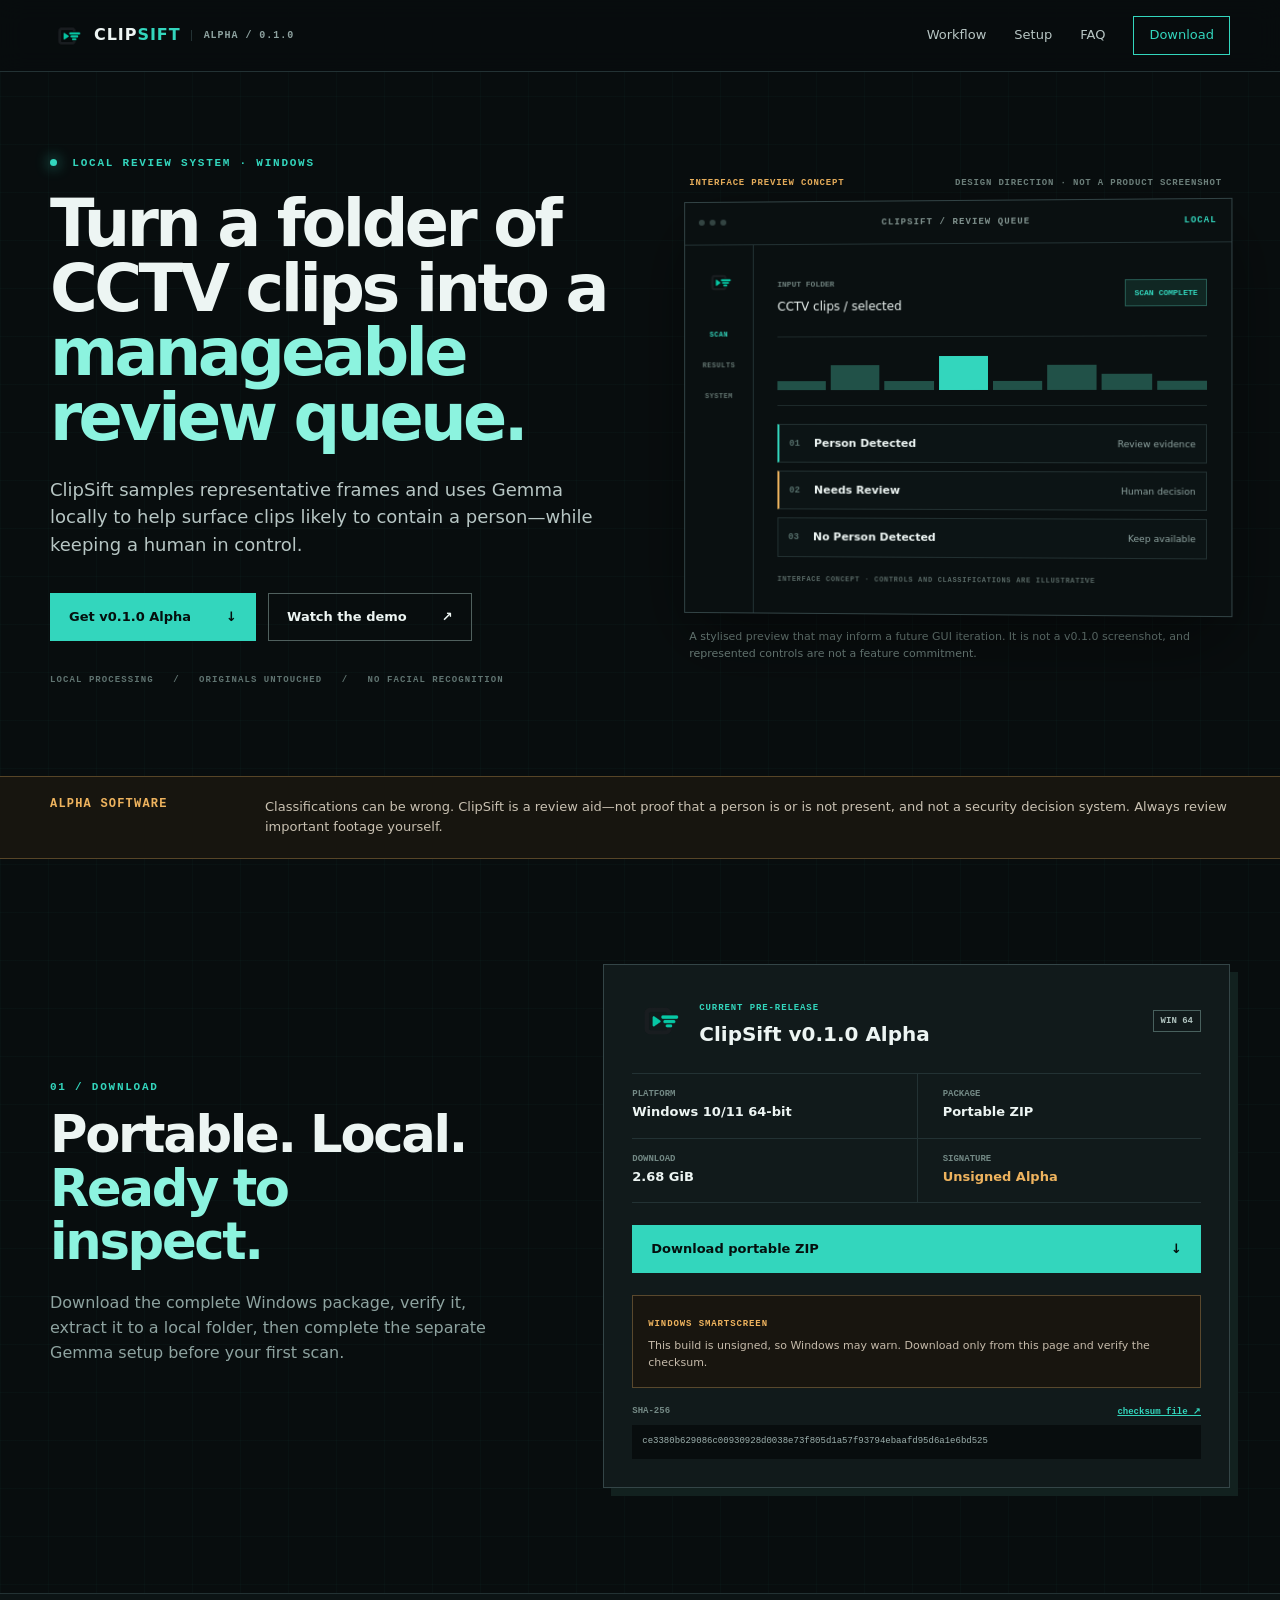
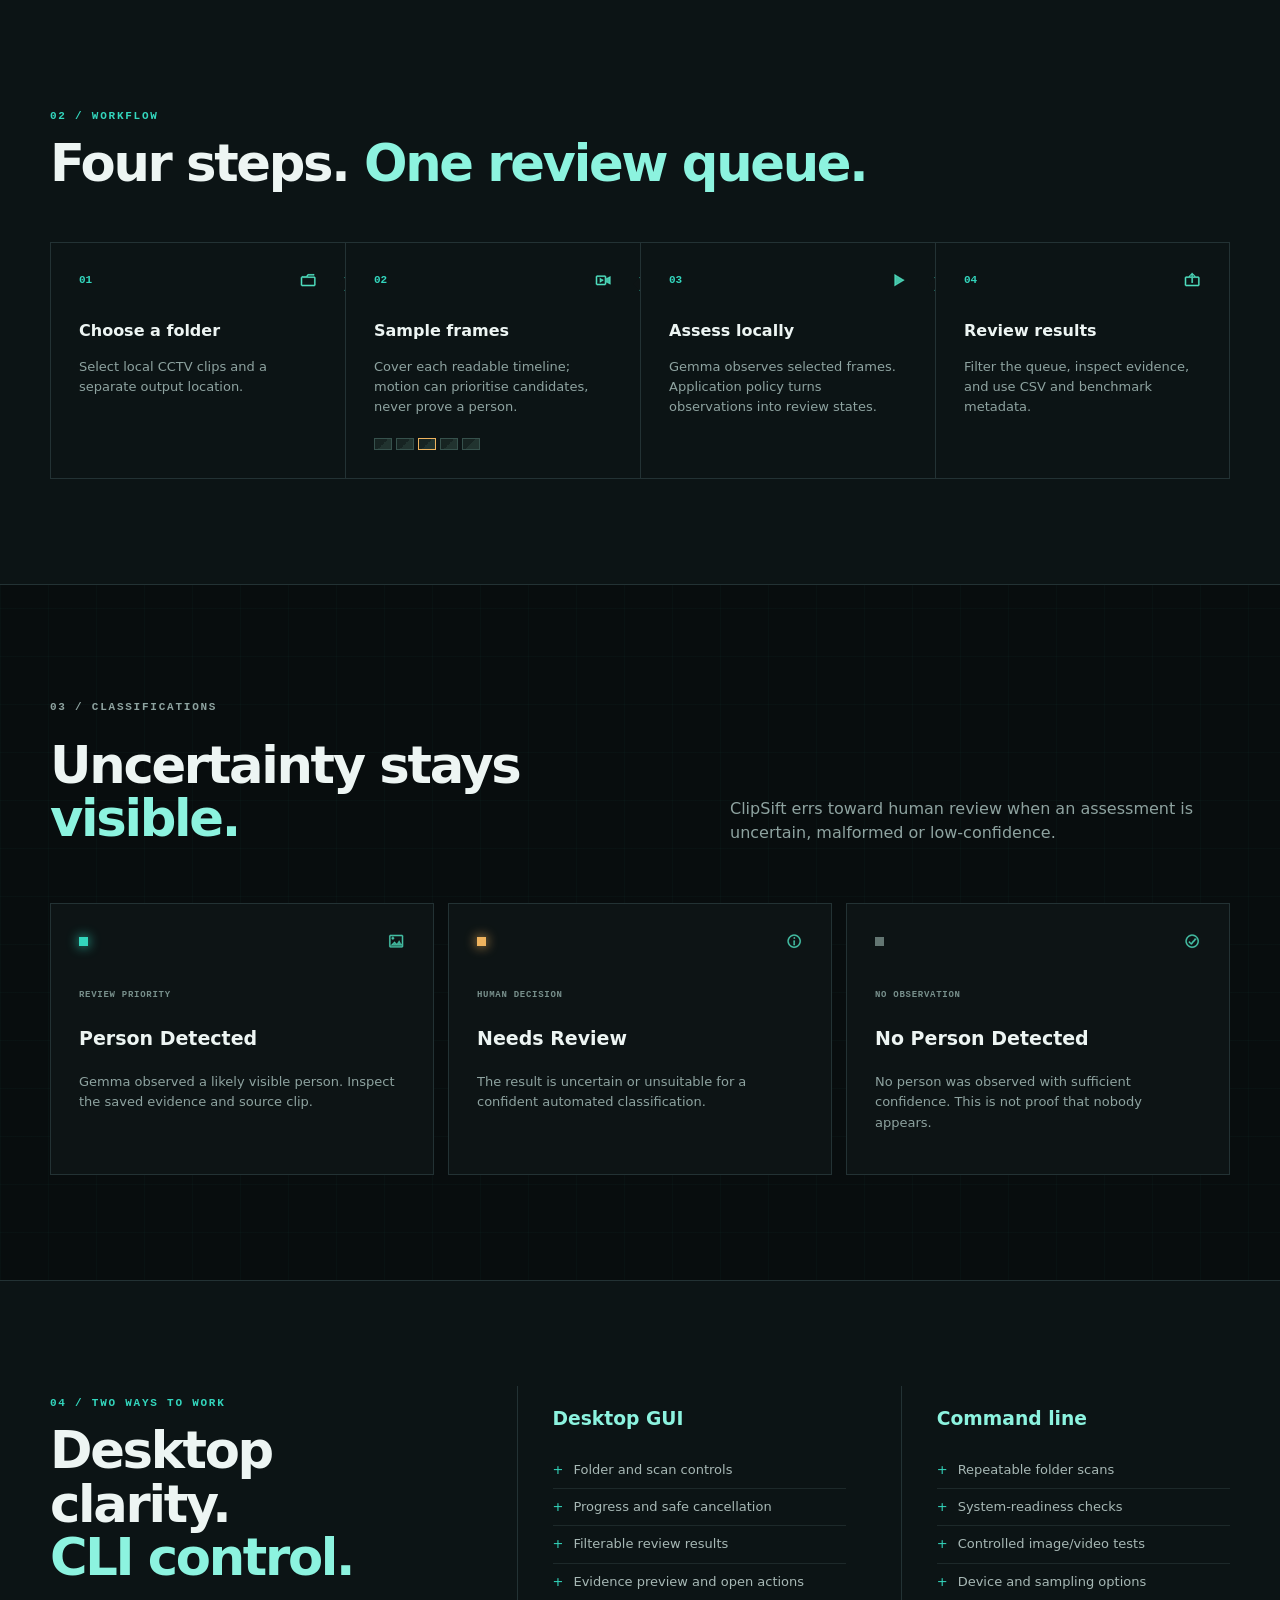
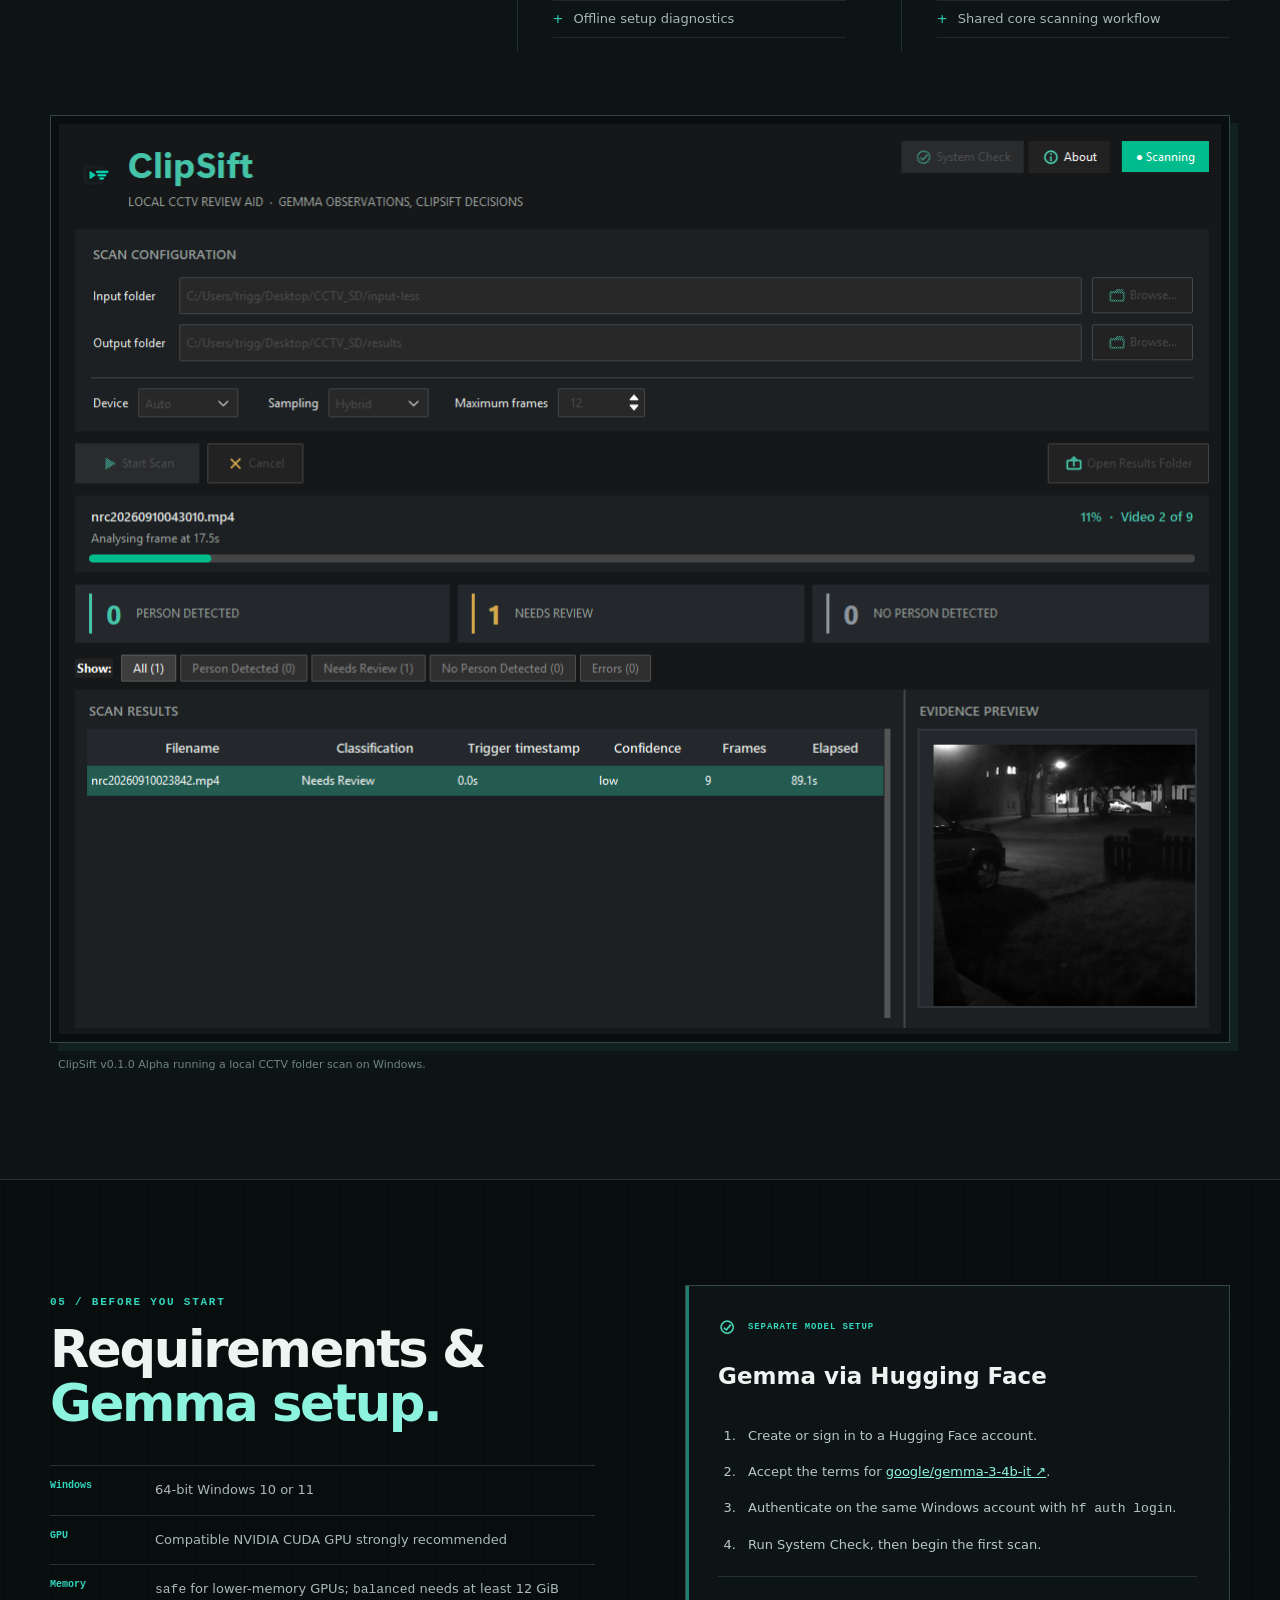
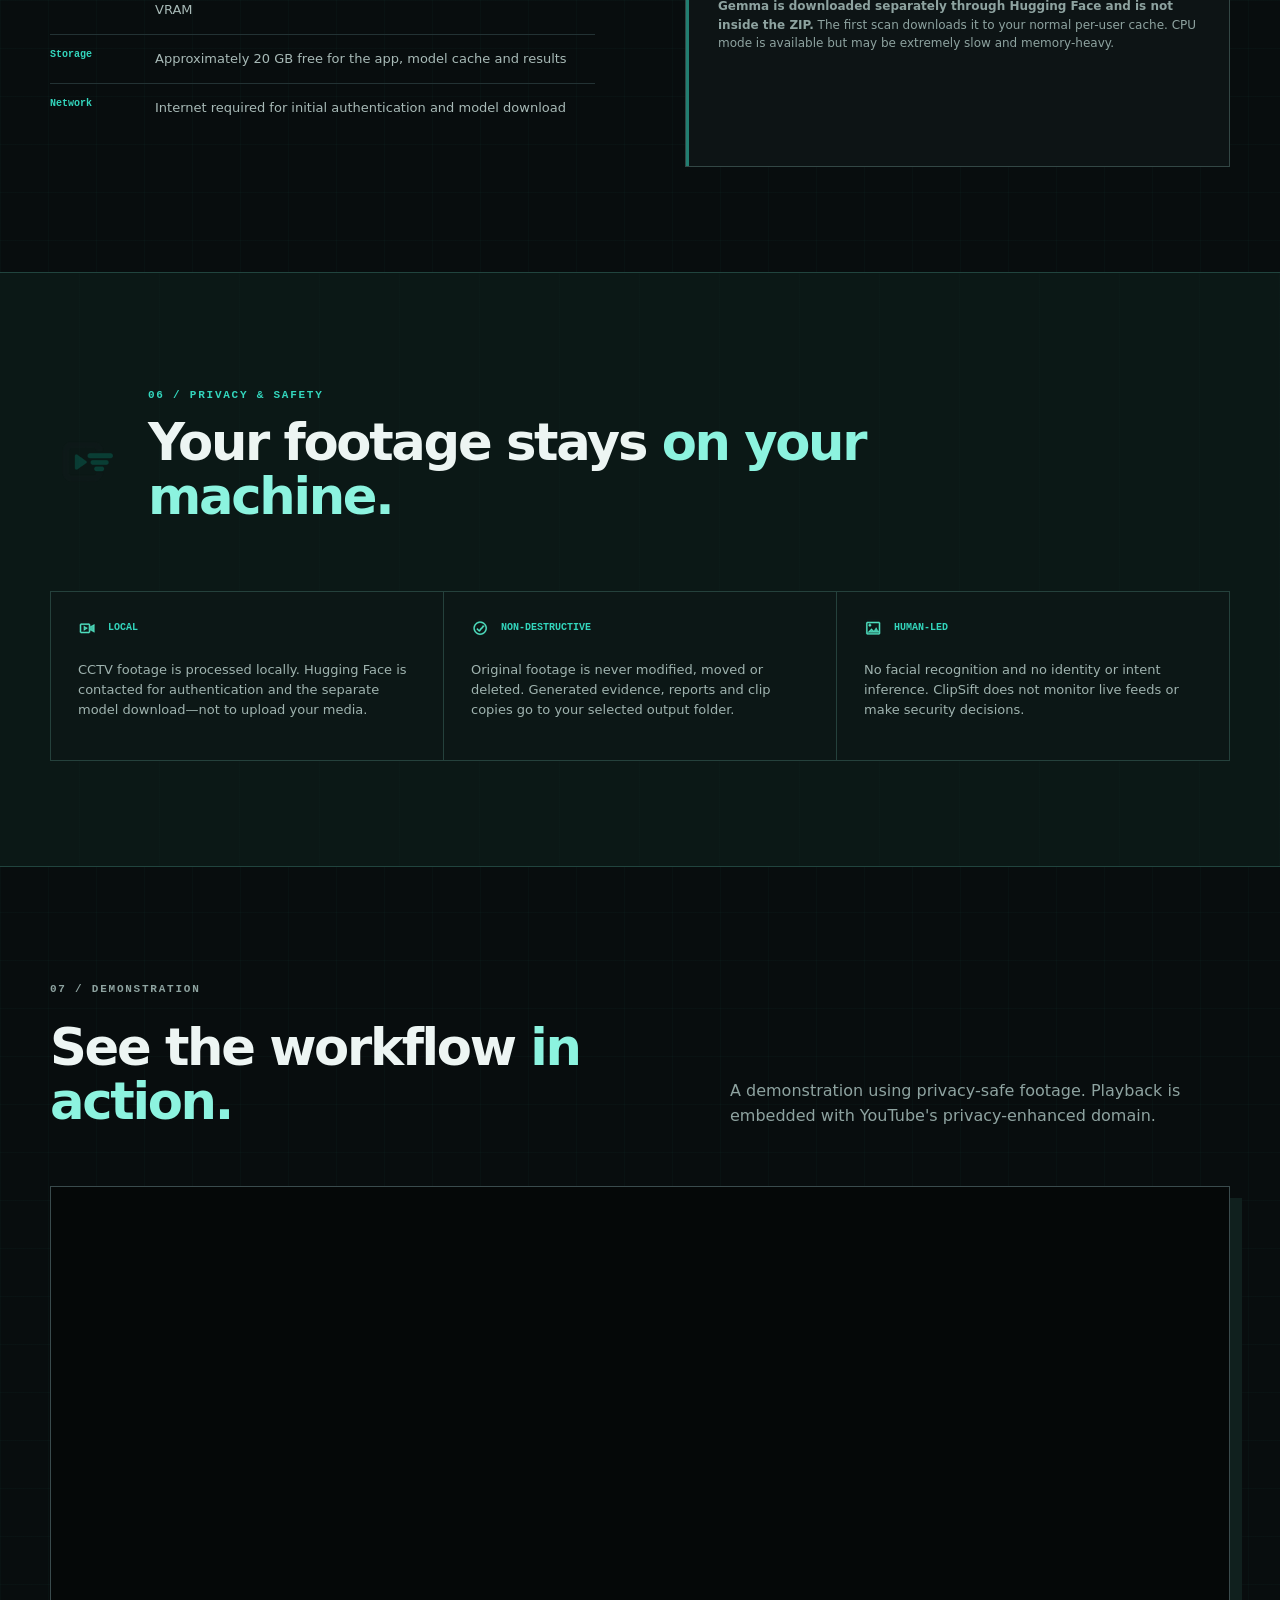
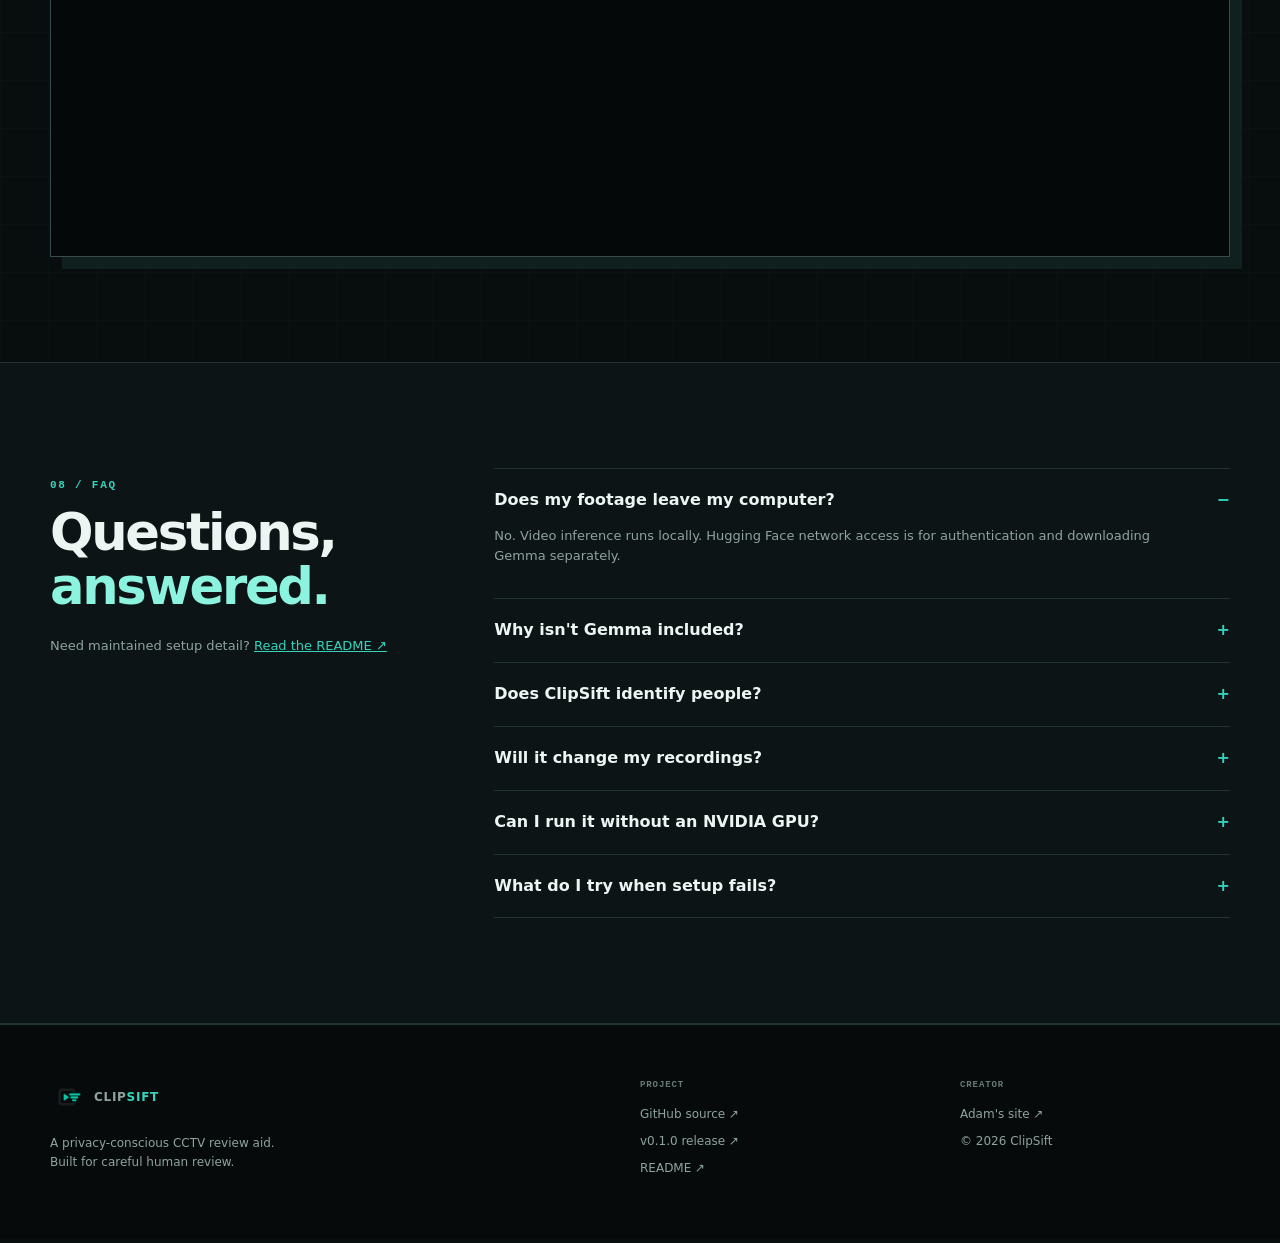
==== commit 41225482: "Add genuine app screenshot to Pages features" ====
--- a/docs/index.html
+++ b/docs/index.html
@@ -70,7 +70,7 @@
 
     <section class="section wrap"><p class="kicker">03 / CLASSIFICATIONS</p><div class="section-heading"><h2>Uncertainty stays <span>visible.</span></h2><p>ClipSift errs toward human review when an assessment is uncertain, malformed or low-confidence.</p></div><div class="classes"><article class="detected"><div class="feature-mark"><i></i><img src="assets/ui-evidence-18.png" alt=""></div><small>REVIEW PRIORITY</small><h3>Person Detected</h3><p>Gemma observed a likely visible person. Inspect the saved evidence and source clip.</p></article><article class="review"><div class="feature-mark"><i></i><img src="assets/ui-about-18.png" alt=""></div><small>HUMAN DECISION</small><h3>Needs Review</h3><p>The result is uncertain or unsuitable for a confident automated classification.</p></article><article class="clear"><div class="feature-mark"><i></i><img src="assets/ui-check-18.png" alt=""></div><small>NO OBSERVATION</small><h3>No Person Detected</h3><p>No person was observed with sufficient confidence. This is not proof that nobody appears.</p></article></div></section>
 
-    <section class="section panel"><div class="wrap feature-grid"><div><p class="kicker">04 / TWO WAYS TO WORK</p><h2>Desktop clarity.<br><span>CLI control.</span></h2></div><article><h3>Desktop GUI</h3><ul><li>Folder and scan controls</li><li>Progress and safe cancellation</li><li>Filterable review results</li><li>Evidence preview and open actions</li><li>Offline setup diagnostics</li></ul></article><article><h3>Command line</h3><ul><li>Repeatable folder scans</li><li>System-readiness checks</li><li>Controlled image/video tests</li><li>Device and sampling options</li><li>Shared core scanning workflow</li></ul></article></div></section>
+    <section class="section panel"><div class="wrap feature-grid"><div><p class="kicker">04 / TWO WAYS TO WORK</p><h2>Desktop clarity.<br><span>CLI control.</span></h2></div><article><h3>Desktop GUI</h3><ul><li>Folder and scan controls</li><li>Progress and safe cancellation</li><li>Filterable review results</li><li>Evidence preview and open actions</li><li>Offline setup diagnostics</li></ul></article><article><h3>Command line</h3><ul><li>Repeatable folder scans</li><li>System-readiness checks</li><li>Controlled image/video tests</li><li>Device and sampling options</li><li>Shared core scanning workflow</li></ul></article></div><figure class="app-screenshot wrap"><a href="assets/app-screenshot.png"><img src="assets/app-screenshot.png" alt="ClipSift desktop scan results table with clip classifications and an evidence frame preview" width="1160" height="909" loading="lazy"></a><figcaption>ClipSift v0.1.0 Alpha running a local CCTV folder scan on Windows.</figcaption></figure></section>
 
     <section id="requirements" class="section wrap setup"><div><p class="kicker">05 / BEFORE YOU START</p><h2>Requirements &amp; <span>Gemma setup.</span></h2><ul class="requirements"><li><strong>Windows</strong><span>64-bit Windows 10 or 11</span></li><li><strong>GPU</strong><span>Compatible NVIDIA CUDA GPU strongly recommended</span></li><li><strong>Memory</strong><span><code>safe</code> for lower-memory GPUs; <code>balanced</code> needs at least 12 GiB VRAM</span></li><li><strong>Storage</strong><span>Approximately 20 GB free for the app, model cache and results</span></li><li><strong>Network</strong><span>Internet required for initial authentication and model download</span></li></ul></div><article class="setup-card"><div class="setup-title"><img src="assets/ui-check-18.png" alt=""><span class="step-label">SEPARATE MODEL SETUP</span></div><h3>Gemma via Hugging Face</h3><ol><li>Create or sign in to a Hugging Face account.</li><li>Accept the terms for <a href="https://huggingface.co/google/gemma-3-4b-it">google/gemma-3-4b-it ↗</a>.</li><li>Authenticate on the same Windows account with <code>hf auth login</code>.</li><li>Run System Check, then begin the first scan.</li></ol><p><strong>Gemma is downloaded separately through Hugging Face and is not inside the ZIP.</strong> The first scan downloads it to your normal per-user cache. CPU mode is available but may be extremely slow and memory-heavy.</p></article></section>
 
--- a/docs/styles.css
+++ b/docs/styles.css
@@ -5,5 +5,6 @@
 
 /* Refined product motifs and interaction states. */
 .interface-concept{margin:0;min-width:0}.concept-label{display:flex;justify-content:space-between;align-items:center;gap:16px;margin:0 8px 12px;font:700 9px ui-monospace,monospace;letter-spacing:.09em;text-transform:uppercase}.concept-label strong{color:var(--amber)}.concept-label span,.interface-concept figcaption{color:#718580}.interface-concept figcaption{margin:14px 8px 0;font-size:11px;line-height:1.5}.step-top,.feature-mark,.setup-title{display:flex;align-items:center;justify-content:space-between;gap:12px}.step-top img,.feature-mark img,.setup-title img,.privacy-grid img{width:18px;height:18px;object-fit:contain}.steps li{position:relative;overflow:hidden}.steps li:not(:last-child):after{content:"";position:absolute;right:-5px;top:36px;width:9px;height:9px;border-top:1px solid var(--teal);border-right:1px solid var(--teal);transform:rotate(45deg);background:var(--panel)}.steps h3{margin-top:30px}.frame-samples{display:flex;gap:4px;margin-top:20px}.frame-samples i{width:18px;height:12px;border:1px solid #36514c;background:linear-gradient(135deg,#172422 50%,#21332f 50%)}.frame-samples i:nth-child(3){border-color:var(--amber)}.feature-mark{margin-bottom:30px}.classes .feature-mark i{margin:0}.feature-mark img{opacity:.85}.setup-card{box-shadow:inset 3px 0 0 rgba(51,214,189,.55)}.setup-title{justify-content:flex-start}.privacy{position:relative;overflow:hidden}.privacy:after{content:"";position:absolute;inset:0;pointer-events:none;background:repeating-linear-gradient(90deg,transparent 0,transparent 79px,rgba(51,214,189,.025) 80px)}.privacy .wrap{position:relative;z-index:1}.privacy-heading{display:flex;align-items:center;gap:26px}.privacy-heading>img{width:72px;height:72px;opacity:.7}.privacy-grid article{display:grid;grid-template-columns:18px 1fr;align-items:center;gap:10px 12px}.privacy-grid p{grid-column:1/-1}.button,.site-header nav a,.footer-grid a,summary,.classes article,.steps li{transition:color .18s ease,border-color .18s ease,background-color .18s ease,transform .18s ease}.site-header nav a:hover,.site-header nav a:focus-visible,.footer-grid a:hover,.footer-grid a:focus-visible{color:var(--teal2)}.button:hover{transform:translateY(-2px)}.classes article:hover,.steps li:hover{border-color:#45635e;background:#101a1a}button:focus-visible{outline:3px solid var(--amber);outline-offset:4px}
+.app-screenshot{margin-top:64px;margin-bottom:0}.app-screenshot a{display:block;border:1px solid #344547;background:#080d0e;padding:8px;box-shadow:8px 8px 0 #12211f}.app-screenshot img{display:block;width:100%;height:auto}.app-screenshot figcaption{margin:14px 8px 0;color:#718580;font-size:11px;line-height:1.5}
 @media(max-width:560px){.hero h1{font-size:clamp(37px,12vw,43px)}.concept-label{align-items:flex-start;flex-direction:column;gap:3px}.console-body{grid-template-columns:42px 1fr;min-height:320px}.console-nav{padding-inline:4px;gap:18px}.console-nav span{font-size:6px}.screen{padding:16px 10px}.screen-head button{display:none}.section{padding-block:64px}.card-top{align-items:flex-start;flex-wrap:wrap}.windows{margin-left:0}.steps li{padding:24px}.steps li:after{display:none}.privacy-heading{align-items:flex-start;gap:14px}.privacy-heading>img{width:48px;height:48px}}
 @media(prefers-reduced-motion:reduce){.button,.site-header nav a,.footer-grid a,summary,.classes article,.steps li{transition:none}.button:hover{transform:none}}
